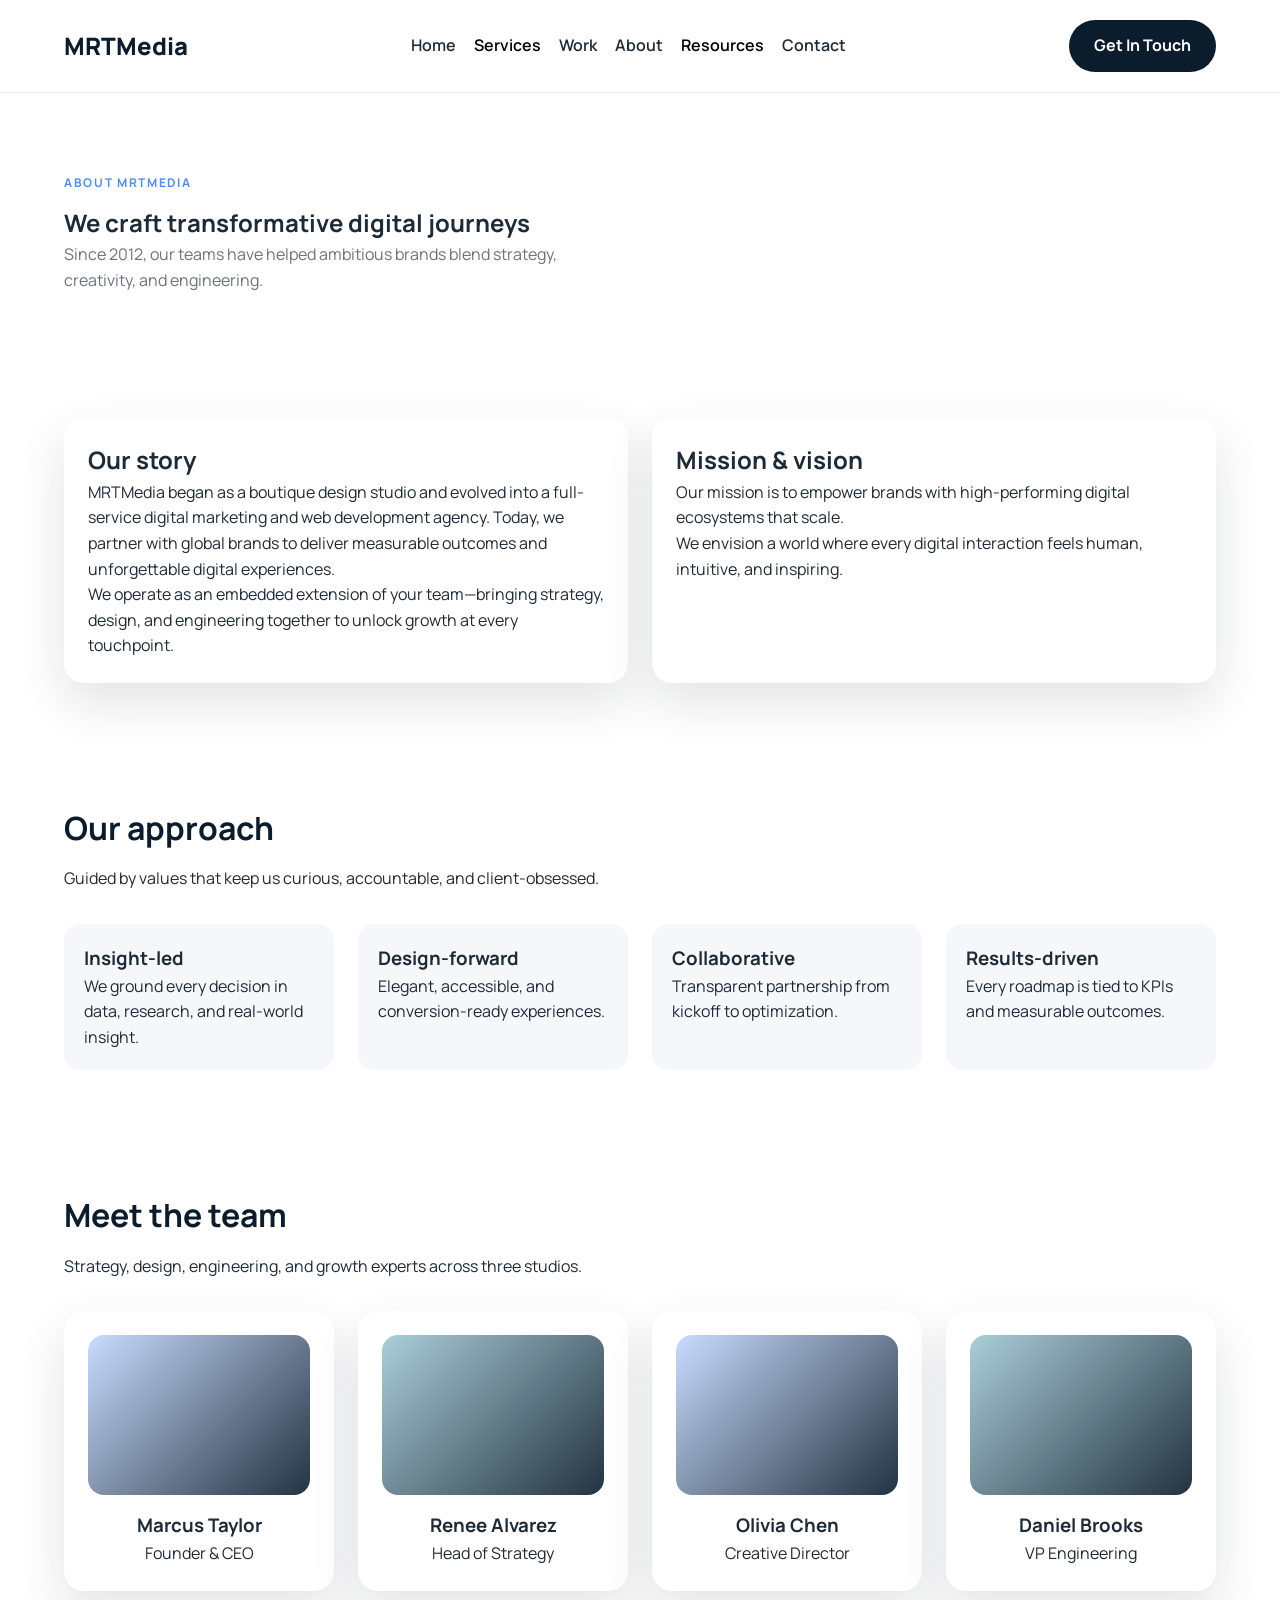
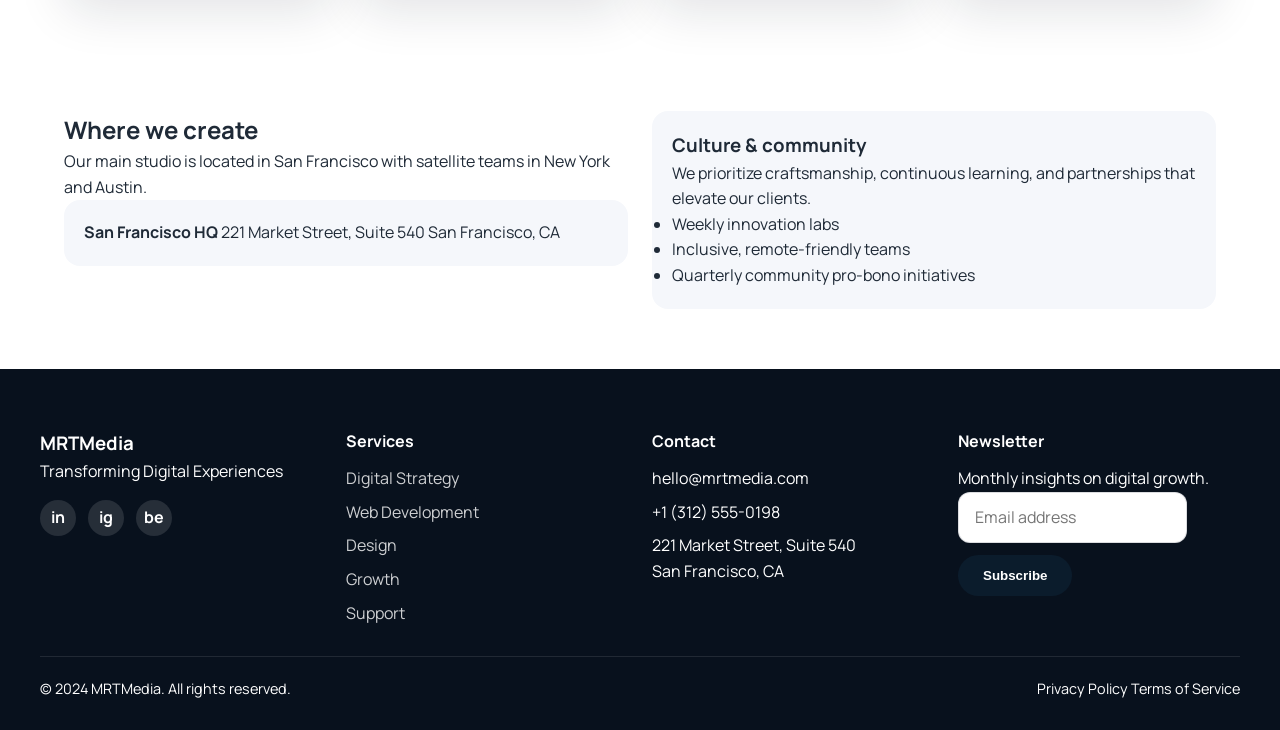
==== about.html @ ab3dcbb6 "Add MRTMedia marketing agency website" ====
<!DOCTYPE html>
<html lang="en">
<head>
  <meta charset="UTF-8" />
  <meta name="viewport" content="width=device-width, initial-scale=1" />
  <title>MRTMedia | About</title>
  <link rel="stylesheet" href="styles.css" />
  <link rel="preconnect" href="https://fonts.googleapis.com" />
  <link rel="preconnect" href="https://fonts.gstatic.com" crossorigin />
  <link href="https://fonts.googleapis.com/css2?family=Manrope:wght@300;400;500;600;700;800&display=swap" rel="stylesheet" />
</head>
<body>
  <header class="site-header">
    <nav class="navbar">
      <a class="logo" href="index.html">MRTMedia</a>
      <div class="nav-links">
        <a href="index.html">Home</a>
        <div class="dropdown">
          <button class="dropbtn">Services</button>
          <div class="dropdown-content">
            <a href="services.html#digital-strategy">Digital Strategy</a>
            <a href="services.html#web-development">Web Development</a>
            <a href="services.html#design">Design</a>
            <a href="services.html#growth">Growth</a>
            <a href="services.html#support">Support</a>
          </div>
        </div>
        <a href="work.html">Work</a>
        <a href="about.html">About</a>
        <div class="dropdown">
          <button class="dropbtn">Resources</button>
          <div class="dropdown-content">
            <a href="resources.html#blog">Blog</a>
            <a href="resources.html#guides">Guides</a>
            <a href="resources.html#newsletter">Newsletter</a>
            <a href="resources.html#events">Events</a>
          </div>
        </div>
        <a href="contact.html">Contact</a>
      </div>
      <a class="btn btn-primary" href="contact.html">Get In Touch</a>
    </nav>
  </header>

  <main>
    <section class="page-hero">
      <div>
        <p class="eyebrow">About MRTMedia</p>
        <h1>We craft transformative digital journeys</h1>
        <p class="subheadline">Since 2012, our teams have helped ambitious brands blend strategy, creativity, and engineering.</p>
      </div>
    </section>

    <section class="story-section">
      <div class="story-card">
        <h2>Our story</h2>
        <p>
          MRTMedia began as a boutique design studio and evolved into a full-service digital marketing and web
          development agency. Today, we partner with global brands to deliver measurable outcomes and
          unforgettable digital experiences.
        </p>
        <p>
          We operate as an embedded extension of your team—bringing strategy, design, and engineering together
          to unlock growth at every touchpoint.
        </p>
      </div>
      <div class="story-card">
        <h2>Mission &amp; vision</h2>
        <p>Our mission is to empower brands with high-performing digital ecosystems that scale.</p>
        <p>We envision a world where every digital interaction feels human, intuitive, and inspiring.</p>
      </div>
    </section>

    <section class="values-section">
      <div class="section-heading">
        <h2>Our approach</h2>
        <p>Guided by values that keep us curious, accountable, and client-obsessed.</p>
      </div>
      <div class="values-grid">
        <div>
          <h3>Insight-led</h3>
          <p>We ground every decision in data, research, and real-world insight.</p>
        </div>
        <div>
          <h3>Design-forward</h3>
          <p>Elegant, accessible, and conversion-ready experiences.</p>
        </div>
        <div>
          <h3>Collaborative</h3>
          <p>Transparent partnership from kickoff to optimization.</p>
        </div>
        <div>
          <h3>Results-driven</h3>
          <p>Every roadmap is tied to KPIs and measurable outcomes.</p>
        </div>
      </div>
    </section>

    <section class="team-section">
      <div class="section-heading">
        <h2>Meet the team</h2>
        <p>Strategy, design, engineering, and growth experts across three studios.</p>
      </div>
      <div class="team-grid">
        <div class="team-card">
          <div class="team-photo"></div>
          <h3>Marcus Taylor</h3>
          <span>Founder &amp; CEO</span>
        </div>
        <div class="team-card">
          <div class="team-photo alt"></div>
          <h3>Renee Alvarez</h3>
          <span>Head of Strategy</span>
        </div>
        <div class="team-card">
          <div class="team-photo"></div>
          <h3>Olivia Chen</h3>
          <span>Creative Director</span>
        </div>
        <div class="team-card">
          <div class="team-photo alt"></div>
          <h3>Daniel Brooks</h3>
          <span>VP Engineering</span>
        </div>
      </div>
    </section>

    <section class="office-section">
      <div>
        <h2>Where we create</h2>
        <p>Our main studio is located in San Francisco with satellite teams in New York and Austin.</p>
        <div class="office-card">
          <strong>San Francisco HQ</strong>
          <span>221 Market Street, Suite 540</span>
          <span>San Francisco, CA</span>
        </div>
      </div>
      <div class="culture-card">
        <h3>Culture &amp; community</h3>
        <p>We prioritize craftsmanship, continuous learning, and partnerships that elevate our clients.</p>
        <ul>
          <li>Weekly innovation labs</li>
          <li>Inclusive, remote-friendly teams</li>
          <li>Quarterly community pro-bono initiatives</li>
        </ul>
      </div>
    </section>
  </main>

  <footer class="site-footer">
    <div class="footer-grid">
      <div>
        <h3>MRTMedia</h3>
        <p>Transforming Digital Experiences</p>
        <div class="social-links">
          <a href="https://www.linkedin.com" aria-label="LinkedIn">in</a>
          <a href="https://www.instagram.com" aria-label="Instagram">ig</a>
          <a href="https://www.behance.net" aria-label="Behance">be</a>
        </div>
      </div>
      <div>
        <h4>Services</h4>
        <ul>
          <li><a href="services.html#digital-strategy">Digital Strategy</a></li>
          <li><a href="services.html#web-development">Web Development</a></li>
          <li><a href="services.html#design">Design</a></li>
          <li><a href="services.html#growth">Growth</a></li>
          <li><a href="services.html#support">Support</a></li>
        </ul>
      </div>
      <div>
        <h4>Contact</h4>
        <ul>
          <li>hello@mrtmedia.com</li>
          <li>+1 (312) 555-0198</li>
          <li>221 Market Street, Suite 540<br />San Francisco, CA</li>
        </ul>
      </div>
      <div>
        <h4>Newsletter</h4>
        <p>Monthly insights on digital growth.</p>
        <form class="newsletter-form">
          <input type="email" placeholder="Email address" />
          <button class="btn btn-primary" type="submit">Subscribe</button>
        </form>
      </div>
    </div>
    <div class="footer-bottom">
      <span>© 2024 MRTMedia. All rights reserved.</span>
      <div>
        <a href="#">Privacy Policy</a>
        <a href="#">Terms of Service</a>
      </div>
    </div>
  </footer>
  <script src="script.js"></script>
</body>
</html>
---- styles.css ----
:root {
  --navy: #0b1c2c;
  --accent: #4f8cff;
  --light: #f5f7fb;
  --dark: #08111d;
  --text: #1f2a37;
  --muted: #6b7280;
  --white: #ffffff;
  --shadow: 0 20px 50px rgba(15, 23, 42, 0.12);
}

* {
  box-sizing: border-box;
  margin: 0;
  padding: 0;
}

body {
  font-family: "Manrope", sans-serif;
  color: var(--text);
  background: var(--white);
  line-height: 1.6;
  scroll-behavior: smooth;
}

a {
  color: inherit;
  text-decoration: none;
}

main {
  overflow-x: hidden;
}

.site-header {
  position: sticky;
  top: 0;
  z-index: 100;
  background: rgba(255, 255, 255, 0.96);
  backdrop-filter: blur(12px);
  border-bottom: 1px solid rgba(15, 23, 42, 0.08);
}

.navbar {
  max-width: 1200px;
  margin: 0 auto;
  padding: 20px 24px;
  display: flex;
  align-items: center;
  justify-content: space-between;
  gap: 16px;
}

.logo {
  font-size: 1.5rem;
  font-weight: 800;
  color: var(--navy);
}

.nav-links {
  display: flex;
  align-items: center;
  gap: 18px;
  font-weight: 600;
}

.dropdown {
  position: relative;
}

.dropbtn {
  background: none;
  border: none;
  font: inherit;
  cursor: pointer;
  font-weight: 600;
}

.dropdown-content {
  position: absolute;
  top: 150%;
  left: 0;
  background: var(--white);
  min-width: 200px;
  border-radius: 12px;
  box-shadow: var(--shadow);
  opacity: 0;
  pointer-events: none;
  transform: translateY(10px);
  transition: all 0.2s ease;
}

.dropdown-content a {
  display: block;
  padding: 12px 16px;
  color: var(--text);
  font-weight: 500;
}

.dropdown:hover .dropdown-content,
.dropdown:focus-within .dropdown-content {
  opacity: 1;
  pointer-events: auto;
  transform: translateY(0);
}

.btn {
  display: inline-flex;
  align-items: center;
  justify-content: center;
  padding: 12px 24px;
  border-radius: 30px;
  font-weight: 700;
  border: 1px solid transparent;
  transition: all 0.2s ease;
  cursor: pointer;
}

.btn-primary {
  background: var(--navy);
  color: var(--white);
}

.btn-primary:hover {
  background: #0f2743;
}

.btn-secondary {
  border-color: var(--navy);
  color: var(--navy);
  background: transparent;
}

.btn-secondary:hover {
  background: var(--navy);
  color: var(--white);
}

.btn-light {
  background: var(--white);
  color: var(--navy);
}

.hero {
  max-width: 1200px;
  margin: 0 auto;
  padding: 80px 24px 40px;
  display: grid;
  gap: 40px;
  grid-template-columns: repeat(auto-fit, minmax(280px, 1fr));
  align-items: center;
}

.hero-content h1 {
  font-size: clamp(2.6rem, 3vw, 3.6rem);
  font-weight: 800;
  margin-bottom: 16px;
  color: var(--navy);
}

.eyebrow {
  text-transform: uppercase;
  letter-spacing: 0.14em;
  font-size: 0.75rem;
  color: var(--accent);
  margin-bottom: 12px;
  font-weight: 700;
}

.subheadline {
  color: var(--muted);
  max-width: 540px;
  margin-bottom: 24px;
}

.hero-actions {
  display: flex;
  gap: 16px;
  flex-wrap: wrap;
  margin-bottom: 24px;
}

.trust-indicators {
  display: flex;
  gap: 16px;
  flex-wrap: wrap;
  color: var(--muted);
  font-weight: 600;
}

.hero-visual {
  display: grid;
  gap: 18px;
}

.hero-card {
  background: var(--light);
  padding: 24px;
  border-radius: 20px;
  box-shadow: var(--shadow);
}

.hero-card h2 {
  font-size: 2.4rem;
  color: var(--navy);
  margin: 12px 0;
}

.logo-banner {
  padding: 40px 24px;
  background: var(--light);
}

.logo-banner .section-label {
  text-align: center;
  color: var(--muted);
  font-weight: 600;
  margin-bottom: 24px;
}

.logo-row {
  display: flex;
  flex-wrap: wrap;
  justify-content: center;
  gap: 20px;
}

.logo-chip {
  padding: 14px 20px;
  border-radius: 999px;
  background: var(--white);
  border: 1px solid rgba(15, 23, 42, 0.08);
  font-weight: 700;
  color: var(--navy);
}

.services-overview,
.portfolio-preview,
.testimonials,
.stats,
.cta-banner,
.page-hero,
.service-section,
.resource-section,
.newsletter-section,
.contact-section,
.story-section,
.values-section,
.team-section,
.office-section,
.filter-bar,
.case-study-panel {
  max-width: 1200px;
  margin: 0 auto;
  padding: 60px 24px;
}

.section-heading {
  margin-bottom: 32px;
}

.section-heading h2 {
  font-size: 2rem;
  color: var(--navy);
  margin-bottom: 12px;
}

.services-grid,
.portfolio-grid,
.testimonial-grid,
.resource-grid,
.values-grid,
.team-grid {
  display: grid;
  gap: 24px;
  grid-template-columns: repeat(auto-fit, minmax(220px, 1fr));
}

.service-card,
.portfolio-card,
.testimonial-card,
.resource-card,
.story-card,
.team-card {
  background: var(--white);
  border-radius: 20px;
  padding: 24px;
  box-shadow: var(--shadow);
  transition: transform 0.2s ease, box-shadow 0.2s ease;
}

.portfolio-card:hover,
.service-card:hover,
.resource-card:hover {
  transform: translateY(-6px);
  box-shadow: 0 25px 60px rgba(15, 23, 42, 0.18);
}

.service-icon {
  font-size: 1.8rem;
  margin-bottom: 16px;
  display: inline-block;
}

.portfolio-image {
  height: 160px;
  border-radius: 16px;
  background: linear-gradient(135deg, rgba(79, 140, 255, 0.3), rgba(11, 28, 44, 0.9));
  margin-bottom: 16px;
}

.portfolio-image.alt {
  background: linear-gradient(135deg, rgba(14, 116, 144, 0.35), rgba(11, 28, 44, 0.9));
}

.portfolio-meta .tag,
.resource-card .tag {
  display: inline-flex;
  padding: 6px 12px;
  border-radius: 999px;
  background: rgba(79, 140, 255, 0.12);
  color: var(--accent);
  font-size: 0.75rem;
  font-weight: 700;
  margin-bottom: 10px;
}

.testimonial-card {
  background: var(--navy);
  color: var(--white);
}

.quote {
  font-size: 1.1rem;
  margin-bottom: 20px;
}

.testimonial-meta {
  display: flex;
  justify-content: space-between;
  align-items: center;
  gap: 12px;
}

.video-button,
.case-button {
  border-radius: 999px;
  padding: 8px 16px;
  border: 1px solid rgba(255, 255, 255, 0.4);
  background: transparent;
  color: inherit;
  cursor: pointer;
  font-weight: 600;
}

.stats {
  display: grid;
  grid-template-columns: repeat(auto-fit, minmax(180px, 1fr));
  gap: 20px;
}

.stat-card {
  background: var(--light);
  border-radius: 20px;
  padding: 24px;
  text-align: center;
}

.stat-card h3 {
  font-size: 2rem;
  color: var(--navy);
}

.cta-banner {
  background: var(--navy);
  color: var(--white);
  border-radius: 24px;
  display: flex;
  align-items: center;
  justify-content: space-between;
  gap: 24px;
  flex-wrap: wrap;
}

.page-hero {
  padding-top: 80px;
  padding-bottom: 40px;
}

.service-section.alt,
.resource-section.alt {
  background: var(--light);
  border-radius: 24px;
}

.service-summary {
  display: grid;
  gap: 24px;
  grid-template-columns: repeat(auto-fit, minmax(240px, 1fr));
  align-items: center;
}

.service-list {
  display: grid;
  gap: 12px;
}

.service-pill {
  padding: 12px 16px;
  border-radius: 12px;
  background: var(--white);
  font-weight: 600;
  border: 1px solid rgba(15, 23, 42, 0.08);
}

.filter-bar {
  display: flex;
  gap: 12px;
  flex-wrap: wrap;
}

.filter-btn {
  padding: 8px 18px;
  border-radius: 999px;
  border: 1px solid rgba(15, 23, 42, 0.15);
  background: var(--white);
  cursor: pointer;
  font-weight: 600;
}

.filter-btn.active {
  background: var(--navy);
  color: var(--white);
}

.case-study-panel {
  display: grid;
  gap: 24px;
  grid-template-columns: repeat(auto-fit, minmax(220px, 1fr));
  align-items: center;
  background: var(--light);
  border-radius: 24px;
}

.case-metrics {
  display: grid;
  gap: 16px;
}

.story-section {
  display: grid;
  gap: 24px;
  grid-template-columns: repeat(auto-fit, minmax(260px, 1fr));
}

.values-grid div {
  padding: 20px;
  background: var(--light);
  border-radius: 16px;
}

.team-card {
  text-align: center;
}

.team-photo {
  height: 160px;
  border-radius: 16px;
  background: linear-gradient(135deg, rgba(79, 140, 255, 0.3), rgba(11, 28, 44, 0.9));
  margin-bottom: 16px;
}

.team-photo.alt {
  background: linear-gradient(135deg, rgba(14, 116, 144, 0.35), rgba(11, 28, 44, 0.9));
}

.office-section {
  display: grid;
  gap: 24px;
  grid-template-columns: repeat(auto-fit, minmax(260px, 1fr));
}

.office-card,
.culture-card {
  background: var(--light);
  border-radius: 16px;
  padding: 20px;
}

.resource-section .resource-card {
  border: 1px solid rgba(15, 23, 42, 0.08);
  box-shadow: none;
}

.newsletter-section {
  background: var(--navy);
  color: var(--white);
  border-radius: 24px;
  display: flex;
  align-items: center;
  justify-content: space-between;
  gap: 24px;
  flex-wrap: wrap;
}

.newsletter-form {
  display: flex;
  gap: 12px;
  flex-wrap: wrap;
}

.newsletter-form input,
.contact-form input,
.contact-form select,
.contact-form textarea {
  padding: 12px 16px;
  border-radius: 12px;
  border: 1px solid rgba(15, 23, 42, 0.15);
  font: inherit;
}

.newsletter-form.wide input {
  min-width: 280px;
}

.contact-section {
  display: grid;
  gap: 32px;
  grid-template-columns: repeat(auto-fit, minmax(280px, 1fr));
}

.contact-form {
  display: grid;
  gap: 16px;
}

.form-row {
  display: grid;
  gap: 16px;
  grid-template-columns: repeat(auto-fit, minmax(200px, 1fr));
}

.contact-form label {
  display: grid;
  gap: 8px;
  font-weight: 600;
}

.contact-info {
  background: var(--light);
  border-radius: 20px;
  padding: 24px;
  display: grid;
  gap: 16px;
}

.map-embed iframe {
  width: 100%;
  height: 220px;
  border: 0;
  border-radius: 16px;
}

.site-footer {
  background: var(--dark);
  color: var(--white);
  padding: 60px 24px 30px;
}

.footer-grid {
  max-width: 1200px;
  margin: 0 auto 30px;
  display: grid;
  gap: 24px;
  grid-template-columns: repeat(auto-fit, minmax(200px, 1fr));
}

.footer-grid h4 {
  margin-bottom: 12px;
}

.footer-grid ul {
  list-style: none;
  display: grid;
  gap: 8px;
}

.footer-grid a {
  color: rgba(255, 255, 255, 0.8);
}

.social-links {
  display: flex;
  gap: 12px;
  margin-top: 16px;
}

.social-links a {
  width: 36px;
  height: 36px;
  border-radius: 50%;
  background: rgba(255, 255, 255, 0.12);
  display: inline-flex;
  align-items: center;
  justify-content: center;
  color: var(--white);
  font-weight: 700;
}

.footer-bottom {
  max-width: 1200px;
  margin: 0 auto;
  display: flex;
  flex-wrap: wrap;
  justify-content: space-between;
  gap: 12px;
  border-top: 1px solid rgba(255, 255, 255, 0.1);
  padding-top: 20px;
  font-size: 0.9rem;
}

@media (max-width: 960px) {
  .nav-links {
    display: none;
  }
}

@media (max-width: 720px) {
  .hero {
    padding-top: 60px;
  }

  .cta-banner,
  .newsletter-section {
    flex-direction: column;
    align-items: flex-start;
  }
}
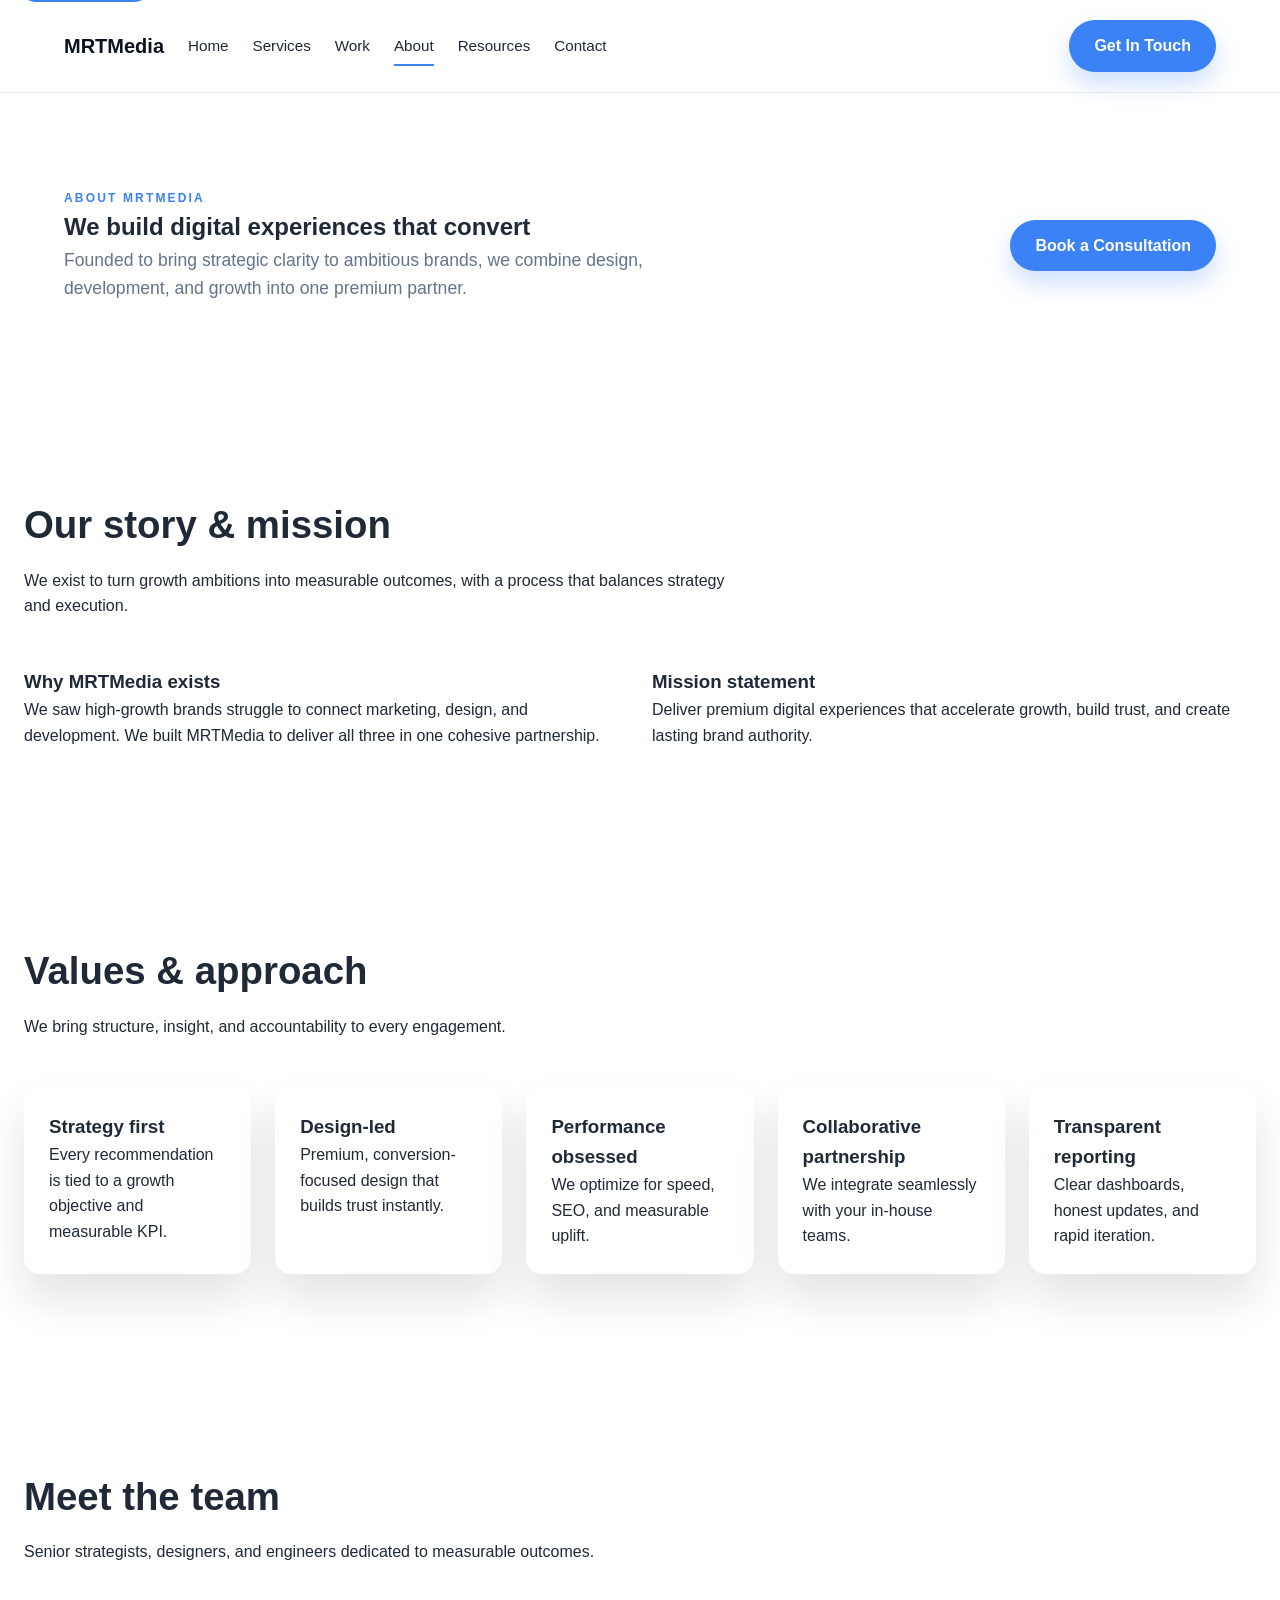
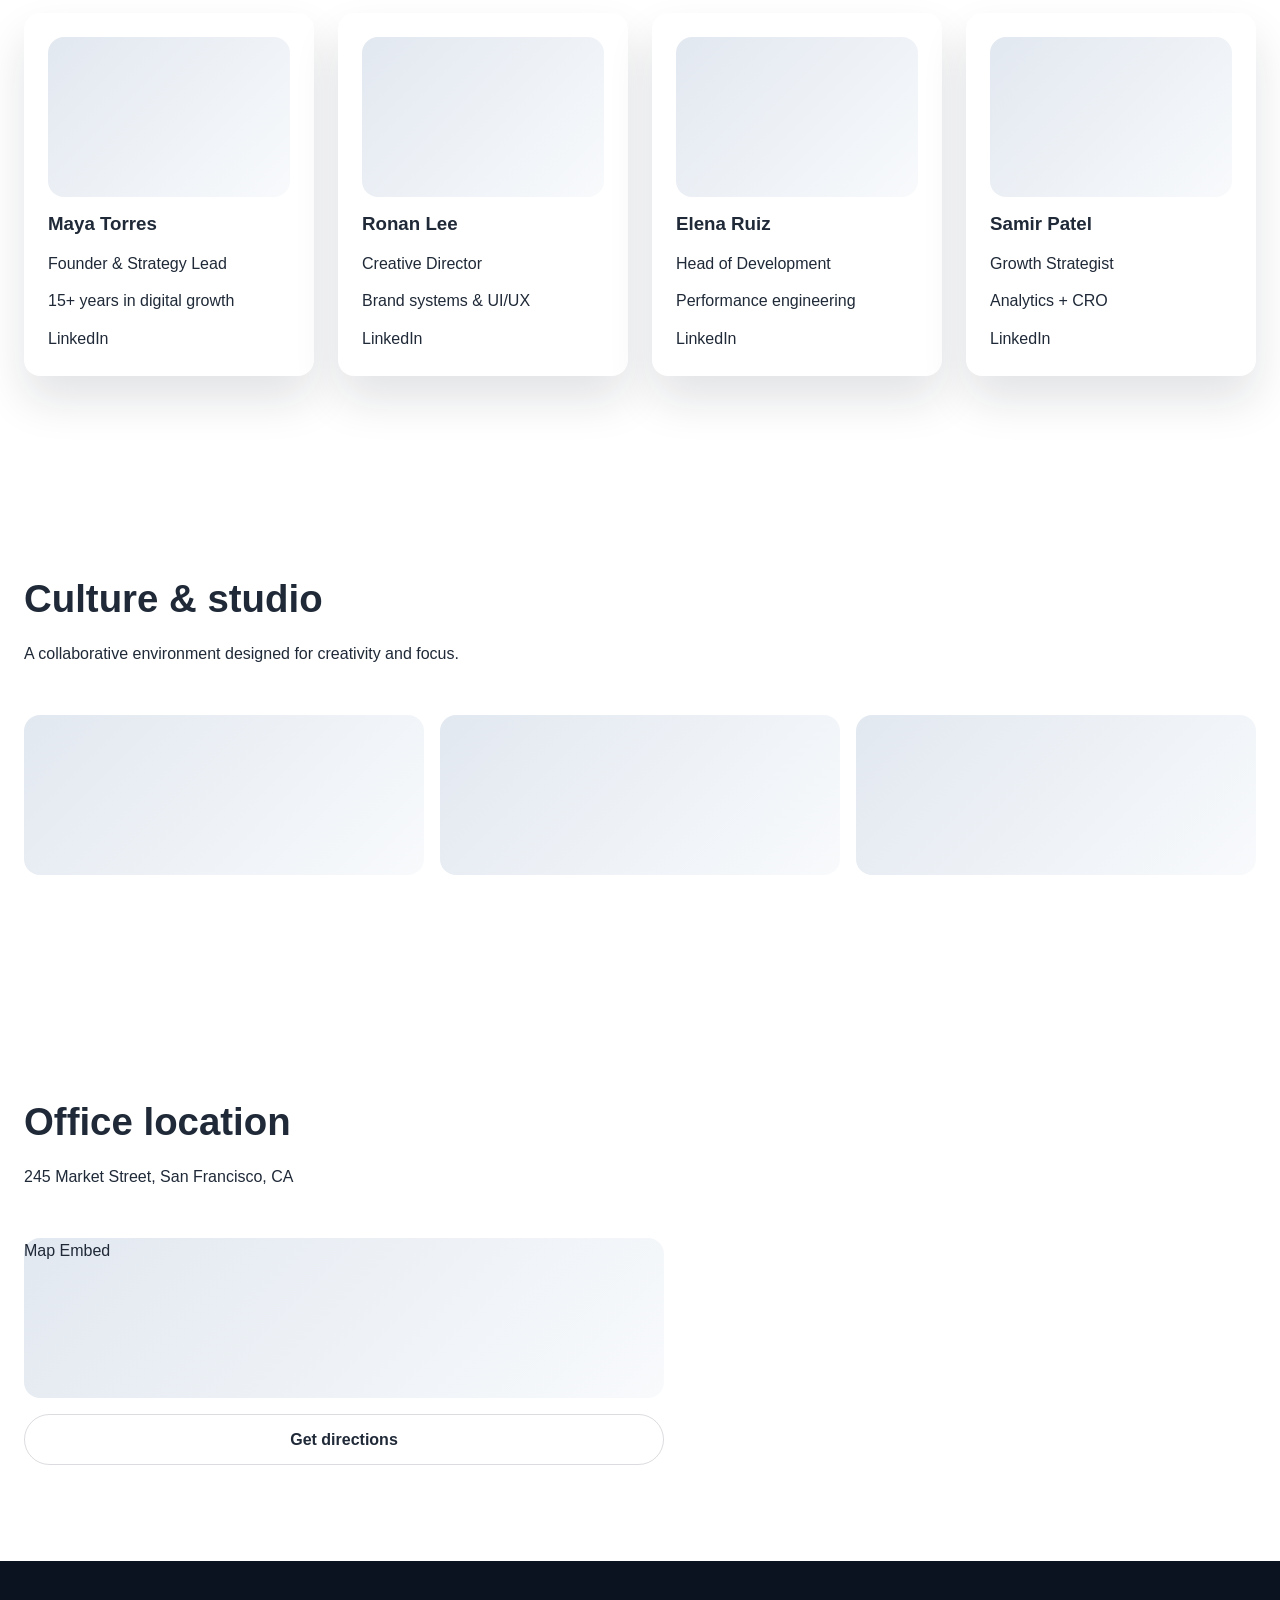
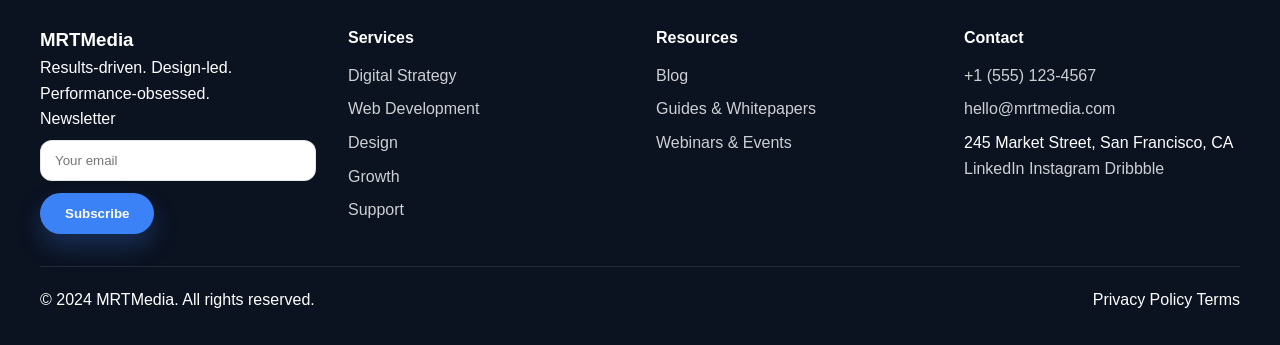
==== commit ba476016: "Add MRTMedia agency website" ====
--- a/about.html
+++ b/about.html
@@ -2,22 +2,24 @@
 <html lang="en">
 <head>
   <meta charset="UTF-8" />
-  <meta name="viewport" content="width=device-width, initial-scale=1" />
-  <title>MRTMedia | About</title>
+  <meta name="viewport" content="width=device-width, initial-scale=1.0" />
+  <title>About MRTMedia</title>
   <link rel="stylesheet" href="styles.css" />
-  <link rel="preconnect" href="https://fonts.googleapis.com" />
-  <link rel="preconnect" href="https://fonts.gstatic.com" crossorigin />
-  <link href="https://fonts.googleapis.com/css2?family=Manrope:wght@300;400;500;600;700;800&display=swap" rel="stylesheet" />
 </head>
 <body>
-  <header class="site-header">
-    <nav class="navbar">
+  <a class="skip-link" href="#main">Skip to content</a>
+  <header class="site-header" id="top">
+    <nav class="nav-container" aria-label="Primary">
       <a class="logo" href="index.html">MRTMedia</a>
+      <button class="menu-toggle" aria-expanded="false" aria-controls="mobile-menu">
+        <span></span><span></span><span></span>
+        <span class="sr-only">Toggle menu</span>
+      </button>
       <div class="nav-links">
         <a href="index.html">Home</a>
         <div class="dropdown">
-          <button class="dropbtn">Services</button>
-          <div class="dropdown-content">
+          <button class="dropdown-toggle" aria-expanded="false">Services</button>
+          <div class="dropdown-menu">
             <a href="services.html#digital-strategy">Digital Strategy</a>
             <a href="services.html#web-development">Web Development</a>
             <a href="services.html#design">Design</a>
@@ -26,123 +28,145 @@
           </div>
         </div>
         <a href="work.html">Work</a>
+        <a class="active" href="about.html">About</a>
+        <div class="dropdown">
+          <button class="dropdown-toggle" aria-expanded="false">Resources</button>
+          <div class="dropdown-menu">
+            <a href="resources.html#blog">Blog</a>
+            <a href="resources.html#guides">Guides &amp; Whitepapers</a>
+            <a href="resources.html#events">Webinars &amp; Events</a>
+          </div>
+        </div>
+        <a href="contact.html">Contact</a>
+      </div>
+      <a class="button primary" href="contact.html">Get In Touch</a>
+    </nav>
+    <div id="mobile-menu" class="mobile-panel" hidden>
+      <div class="mobile-links">
+        <a href="index.html">Home</a>
+        <a href="services.html">Services</a>
+        <a href="work.html">Work</a>
         <a href="about.html">About</a>
-        <div class="dropdown">
-          <button class="dropbtn">Resources</button>
-          <div class="dropdown-content">
-            <a href="resources.html#blog">Blog</a>
-            <a href="resources.html#guides">Guides</a>
-            <a href="resources.html#newsletter">Newsletter</a>
-            <a href="resources.html#events">Events</a>
-          </div>
-        </div>
+        <a href="resources.html">Resources</a>
         <a href="contact.html">Contact</a>
-      </div>
-      <a class="btn btn-primary" href="contact.html">Get In Touch</a>
-    </nav>
+        <a class="button primary" href="contact.html">Get In Touch</a>
+      </div>
+    </div>
   </header>
 
-  <main>
-    <section class="page-hero">
+  <main id="main">
+    <section class="page-hero section">
       <div>
         <p class="eyebrow">About MRTMedia</p>
-        <h1>We craft transformative digital journeys</h1>
-        <p class="subheadline">Since 2012, our teams have helped ambitious brands blend strategy, creativity, and engineering.</p>
-      </div>
-    </section>
-
-    <section class="story-section">
-      <div class="story-card">
-        <h2>Our story</h2>
-        <p>
-          MRTMedia began as a boutique design studio and evolved into a full-service digital marketing and web
-          development agency. Today, we partner with global brands to deliver measurable outcomes and
-          unforgettable digital experiences.
-        </p>
-        <p>
-          We operate as an embedded extension of your team—bringing strategy, design, and engineering together
-          to unlock growth at every touchpoint.
-        </p>
-      </div>
-      <div class="story-card">
-        <h2>Mission &amp; vision</h2>
-        <p>Our mission is to empower brands with high-performing digital ecosystems that scale.</p>
-        <p>We envision a world where every digital interaction feels human, intuitive, and inspiring.</p>
-      </div>
-    </section>
-
-    <section class="values-section">
-      <div class="section-heading">
-        <h2>Our approach</h2>
-        <p>Guided by values that keep us curious, accountable, and client-obsessed.</p>
-      </div>
-      <div class="values-grid">
+        <h1>We build digital experiences that convert</h1>
+        <p class="lead">Founded to bring strategic clarity to ambitious brands, we combine design, development, and growth into one premium partner.</p>
+      </div>
+      <a class="button primary" href="contact.html">Book a Consultation</a>
+    </section>
+
+    <section class="section reveal">
+      <div class="section-title">
+        <h2>Our story &amp; mission</h2>
+        <p>We exist to turn growth ambitions into measurable outcomes, with a process that balances strategy and execution.</p>
+      </div>
+      <div class="story-grid">
         <div>
-          <h3>Insight-led</h3>
-          <p>We ground every decision in data, research, and real-world insight.</p>
+          <h3>Why MRTMedia exists</h3>
+          <p>We saw high-growth brands struggle to connect marketing, design, and development. We built MRTMedia to deliver all three in one cohesive partnership.</p>
         </div>
         <div>
-          <h3>Design-forward</h3>
-          <p>Elegant, accessible, and conversion-ready experiences.</p>
-        </div>
-        <div>
-          <h3>Collaborative</h3>
-          <p>Transparent partnership from kickoff to optimization.</p>
-        </div>
-        <div>
-          <h3>Results-driven</h3>
-          <p>Every roadmap is tied to KPIs and measurable outcomes.</p>
-        </div>
-      </div>
-    </section>
-
-    <section class="team-section">
-      <div class="section-heading">
+          <h3>Mission statement</h3>
+          <p>Deliver premium digital experiences that accelerate growth, build trust, and create lasting brand authority.</p>
+        </div>
+      </div>
+    </section>
+
+    <section class="section reveal">
+      <div class="section-title">
+        <h2>Values &amp; approach</h2>
+        <p>We bring structure, insight, and accountability to every engagement.</p>
+      </div>
+      <div class="card-grid">
+        <article class="value-card">
+          <h3>Strategy first</h3>
+          <p>Every recommendation is tied to a growth objective and measurable KPI.</p>
+        </article>
+        <article class="value-card">
+          <h3>Design-led</h3>
+          <p>Premium, conversion-focused design that builds trust instantly.</p>
+        </article>
+        <article class="value-card">
+          <h3>Performance obsessed</h3>
+          <p>We optimize for speed, SEO, and measurable uplift.</p>
+        </article>
+        <article class="value-card">
+          <h3>Collaborative partnership</h3>
+          <p>We integrate seamlessly with your in-house teams.</p>
+        </article>
+        <article class="value-card">
+          <h3>Transparent reporting</h3>
+          <p>Clear dashboards, honest updates, and rapid iteration.</p>
+        </article>
+      </div>
+    </section>
+
+    <section class="section reveal">
+      <div class="section-title">
         <h2>Meet the team</h2>
-        <p>Strategy, design, engineering, and growth experts across three studios.</p>
+        <p>Senior strategists, designers, and engineers dedicated to measurable outcomes.</p>
       </div>
       <div class="team-grid">
-        <div class="team-card">
-          <div class="team-photo"></div>
-          <h3>Marcus Taylor</h3>
-          <span>Founder &amp; CEO</span>
-        </div>
-        <div class="team-card">
-          <div class="team-photo alt"></div>
-          <h3>Renee Alvarez</h3>
-          <span>Head of Strategy</span>
-        </div>
-        <div class="team-card">
-          <div class="team-photo"></div>
-          <h3>Olivia Chen</h3>
-          <span>Creative Director</span>
-        </div>
-        <div class="team-card">
-          <div class="team-photo alt"></div>
-          <h3>Daniel Brooks</h3>
-          <span>VP Engineering</span>
-        </div>
-      </div>
-    </section>
-
-    <section class="office-section">
-      <div>
-        <h2>Where we create</h2>
-        <p>Our main studio is located in San Francisco with satellite teams in New York and Austin.</p>
-        <div class="office-card">
-          <strong>San Francisco HQ</strong>
-          <span>221 Market Street, Suite 540</span>
-          <span>San Francisco, CA</span>
-        </div>
-      </div>
-      <div class="culture-card">
-        <h3>Culture &amp; community</h3>
-        <p>We prioritize craftsmanship, continuous learning, and partnerships that elevate our clients.</p>
-        <ul>
-          <li>Weekly innovation labs</li>
-          <li>Inclusive, remote-friendly teams</li>
-          <li>Quarterly community pro-bono initiatives</li>
-        </ul>
+        <article class="team-card">
+          <div class="avatar"></div>
+          <h3>Maya Torres</h3>
+          <p>Founder &amp; Strategy Lead</p>
+          <span>15+ years in digital growth</span>
+          <a href="#">LinkedIn</a>
+        </article>
+        <article class="team-card">
+          <div class="avatar"></div>
+          <h3>Ronan Lee</h3>
+          <p>Creative Director</p>
+          <span>Brand systems &amp; UI/UX</span>
+          <a href="#">LinkedIn</a>
+        </article>
+        <article class="team-card">
+          <div class="avatar"></div>
+          <h3>Elena Ruiz</h3>
+          <p>Head of Development</p>
+          <span>Performance engineering</span>
+          <a href="#">LinkedIn</a>
+        </article>
+        <article class="team-card">
+          <div class="avatar"></div>
+          <h3>Samir Patel</h3>
+          <p>Growth Strategist</p>
+          <span>Analytics + CRO</span>
+          <a href="#">LinkedIn</a>
+        </article>
+      </div>
+    </section>
+
+    <section class="section reveal">
+      <div class="section-title">
+        <h2>Culture &amp; studio</h2>
+        <p>A collaborative environment designed for creativity and focus.</p>
+      </div>
+      <div class="gallery">
+        <div class="gallery-item"></div>
+        <div class="gallery-item"></div>
+        <div class="gallery-item"></div>
+      </div>
+    </section>
+
+    <section class="section reveal">
+      <div class="section-title">
+        <h2>Office location</h2>
+        <p>245 Market Street, San Francisco, CA</p>
+      </div>
+      <div class="map-card">
+        <div class="map-placeholder">Map Embed</div>
+        <a class="button ghost" href="contact.html">Get directions</a>
       </div>
     </section>
   </main>
@@ -151,12 +175,14 @@
     <div class="footer-grid">
       <div>
         <h3>MRTMedia</h3>
-        <p>Transforming Digital Experiences</p>
-        <div class="social-links">
-          <a href="https://www.linkedin.com" aria-label="LinkedIn">in</a>
-          <a href="https://www.instagram.com" aria-label="Instagram">ig</a>
-          <a href="https://www.behance.net" aria-label="Behance">be</a>
-        </div>
+        <p>Results-driven. Design-led. Performance-obsessed.</p>
+        <form class="newsletter" aria-label="Newsletter signup">
+          <label for="newsletter-email-about">Newsletter</label>
+          <div class="newsletter-row">
+            <input id="newsletter-email-about" type="email" placeholder="Your email" />
+            <button class="button primary" type="submit">Subscribe</button>
+          </div>
+        </form>
       </div>
       <div>
         <h4>Services</h4>
@@ -169,30 +195,36 @@
         </ul>
       </div>
       <div>
+        <h4>Resources</h4>
+        <ul>
+          <li><a href="resources.html#blog">Blog</a></li>
+          <li><a href="resources.html#guides">Guides &amp; Whitepapers</a></li>
+          <li><a href="resources.html#events">Webinars &amp; Events</a></li>
+        </ul>
+      </div>
+      <div>
         <h4>Contact</h4>
         <ul>
-          <li>hello@mrtmedia.com</li>
-          <li>+1 (312) 555-0198</li>
-          <li>221 Market Street, Suite 540<br />San Francisco, CA</li>
+          <li><a href="tel:+15551234567">+1 (555) 123-4567</a></li>
+          <li><a href="mailto:hello@mrtmedia.com">hello@mrtmedia.com</a></li>
+          <li>245 Market Street, San Francisco, CA</li>
         </ul>
-      </div>
-      <div>
-        <h4>Newsletter</h4>
-        <p>Monthly insights on digital growth.</p>
-        <form class="newsletter-form">
-          <input type="email" placeholder="Email address" />
-          <button class="btn btn-primary" type="submit">Subscribe</button>
-        </form>
+        <div class="social-links">
+          <a href="#">LinkedIn</a>
+          <a href="#">Instagram</a>
+          <a href="#">Dribbble</a>
+        </div>
       </div>
     </div>
     <div class="footer-bottom">
       <span>© 2024 MRTMedia. All rights reserved.</span>
       <div>
         <a href="#">Privacy Policy</a>
-        <a href="#">Terms of Service</a>
+        <a href="#">Terms</a>
       </div>
     </div>
   </footer>
+
   <script src="script.js"></script>
 </body>
 </html>
--- a/styles.css
+++ b/styles.css
@@ -1,12 +1,16 @@
 :root {
-  --navy: #0b1c2c;
-  --accent: #4f8cff;
-  --light: #f5f7fb;
-  --dark: #08111d;
-  --text: #1f2a37;
-  --muted: #6b7280;
+  --primary: #0b1220;
+  --accent: #3b82f6;
+  --accent-soft: rgba(59, 130, 246, 0.15);
+  --neutral-100: #f5f7fb;
+  --neutral-200: #e2e8f0;
+  --neutral-900: #0f172a;
   --white: #ffffff;
-  --shadow: 0 20px 50px rgba(15, 23, 42, 0.12);
+  --text: #1f2937;
+  --muted: #64748b;
+  --shadow: 0 24px 45px rgba(15, 23, 42, 0.12);
+  --radius: 16px;
+  --max-width: 1200px;
 }
 
 * {
@@ -15,12 +19,20 @@
   padding: 0;
 }
 
+html {
+  scroll-behavior: smooth;
+}
+
 body {
-  font-family: "Manrope", sans-serif;
+  font-family: "Inter", "Helvetica Neue", Arial, sans-serif;
   color: var(--text);
   background: var(--white);
   line-height: 1.6;
-  scroll-behavior: smooth;
+}
+
+img {
+  max-width: 100%;
+  display: block;
 }
 
 a {
@@ -28,611 +40,749 @@
   text-decoration: none;
 }
 
-main {
-  overflow-x: hidden;
+ul {
+  list-style: none;
+}
+
+.skip-link {
+  position: absolute;
+  top: -40px;
+  left: 16px;
+  background: var(--accent);
+  color: var(--white);
+  padding: 8px 16px;
+  border-radius: 999px;
+  z-index: 999;
+}
+
+.skip-link:focus {
+  top: 16px;
+}
+
+.section {
+  padding: 96px 24px;
+}
+
+.section-title {
+  max-width: 720px;
+  margin-bottom: 48px;
+}
+
+.section-title h2 {
+  font-size: clamp(2rem, 3vw, 2.6rem);
+  margin-bottom: 12px;
+}
+
+.eyebrow {
+  text-transform: uppercase;
+  letter-spacing: 0.18em;
+  color: var(--accent);
+  font-weight: 600;
+  font-size: 0.75rem;
+}
+
+.lead {
+  font-size: 1.1rem;
+  color: var(--muted);
+  max-width: 620px;
 }
 
 .site-header {
   position: sticky;
   top: 0;
+  background: rgba(255, 255, 255, 0.92);
+  backdrop-filter: blur(10px);
   z-index: 100;
-  background: rgba(255, 255, 255, 0.96);
-  backdrop-filter: blur(12px);
   border-bottom: 1px solid rgba(15, 23, 42, 0.08);
 }
 
-.navbar {
-  max-width: 1200px;
+.nav-container {
+  max-width: var(--max-width);
   margin: 0 auto;
   padding: 20px 24px;
   display: flex;
   align-items: center;
-  justify-content: space-between;
-  gap: 16px;
+  gap: 24px;
 }
 
 .logo {
-  font-size: 1.5rem;
-  font-weight: 800;
-  color: var(--navy);
+  font-weight: 700;
+  font-size: 1.25rem;
+  color: var(--primary);
 }
 
 .nav-links {
   display: flex;
   align-items: center;
-  gap: 18px;
-  font-weight: 600;
+  gap: 24px;
+  flex: 1;
+}
+
+.nav-links a,
+.dropdown-toggle {
+  color: var(--text);
+  font-weight: 500;
+  background: none;
+  border: none;
+  cursor: pointer;
+  font-size: 0.95rem;
+  position: relative;
+}
+
+.nav-links a.active::after {
+  content: "";
+  position: absolute;
+  left: 0;
+  bottom: -8px;
+  width: 100%;
+  height: 2px;
+  background: var(--accent);
 }
 
 .dropdown {
   position: relative;
 }
 
-.dropbtn {
-  background: none;
-  border: none;
-  font: inherit;
-  cursor: pointer;
-  font-weight: 600;
-}
-
-.dropdown-content {
+.dropdown-menu {
   position: absolute;
-  top: 150%;
+  top: 140%;
   left: 0;
   background: var(--white);
+  border-radius: 12px;
+  padding: 12px;
+  box-shadow: var(--shadow);
+  display: grid;
+  gap: 8px;
   min-width: 200px;
-  border-radius: 12px;
-  box-shadow: var(--shadow);
   opacity: 0;
   pointer-events: none;
-  transform: translateY(10px);
-  transition: all 0.2s ease;
-}
-
-.dropdown-content a {
-  display: block;
-  padding: 12px 16px;
-  color: var(--text);
-  font-weight: 500;
-}
-
-.dropdown:hover .dropdown-content,
-.dropdown:focus-within .dropdown-content {
+  transform: translateY(8px);
+  transition: 0.2s ease;
+}
+
+.dropdown:hover .dropdown-menu,
+.dropdown:focus-within .dropdown-menu {
   opacity: 1;
   pointer-events: auto;
   transform: translateY(0);
 }
 
-.btn {
+.dropdown-menu a {
+  padding: 8px 12px;
+  border-radius: 8px;
+}
+
+.dropdown-menu a:hover {
+  background: var(--accent-soft);
+}
+
+.button {
   display: inline-flex;
   align-items: center;
   justify-content: center;
   padding: 12px 24px;
-  border-radius: 30px;
-  font-weight: 700;
+  border-radius: 999px;
+  font-weight: 600;
   border: 1px solid transparent;
-  transition: all 0.2s ease;
+  transition: transform 0.2s ease, box-shadow 0.2s ease, background 0.2s ease;
+}
+
+.button.primary {
+  background: var(--accent);
+  color: var(--white);
+  box-shadow: 0 12px 24px rgba(59, 130, 246, 0.25);
+}
+
+.button.primary:hover {
+  transform: translateY(-2px);
+  box-shadow: 0 18px 28px rgba(59, 130, 246, 0.35);
+}
+
+.button.ghost {
+  border-color: rgba(15, 23, 42, 0.15);
+  color: var(--text);
+}
+
+.button.ghost:hover {
+  border-color: var(--accent);
+  color: var(--accent);
+}
+
+.menu-toggle {
+  display: none;
+  border: none;
+  background: none;
+  flex-direction: column;
+  gap: 4px;
   cursor: pointer;
 }
 
-.btn-primary {
-  background: var(--navy);
+.menu-toggle span {
+  width: 24px;
+  height: 2px;
+  background: var(--primary);
+}
+
+.sr-only {
+  position: absolute;
+  width: 1px;
+  height: 1px;
+  padding: 0;
+  margin: -1px;
+  overflow: hidden;
+  clip: rect(0, 0, 0, 0);
+  border: 0;
+}
+
+.mobile-panel {
+  background: var(--white);
+  border-top: 1px solid rgba(15, 23, 42, 0.08);
+}
+
+.mobile-links {
+  display: grid;
+  gap: 16px;
+  padding: 24px;
+}
+
+.hero {
+  display: grid;
+  gap: 48px;
+  align-items: center;
+  grid-template-columns: repeat(auto-fit, minmax(280px, 1fr));
+  max-width: var(--max-width);
+  margin: 0 auto;
+}
+
+.hero h1 {
+  font-size: clamp(2.6rem, 4vw, 3.6rem);
+  color: var(--primary);
+  margin: 16px 0;
+}
+
+.cta-group {
+  display: flex;
+  gap: 16px;
+  margin-top: 24px;
+  flex-wrap: wrap;
+}
+
+.hero-visual {
+  display: grid;
+  gap: 20px;
+  position: relative;
+}
+
+.gradient-orb {
+  width: 220px;
+  height: 220px;
+  border-radius: 50%;
+  background: radial-gradient(circle at top, #60a5fa, #0ea5e9, transparent 70%);
+  filter: blur(0);
+  justify-self: end;
+}
+
+.hero-card {
+  background: var(--neutral-100);
+  padding: 24px;
+  border-radius: var(--radius);
+  box-shadow: var(--shadow);
+}
+
+.hero-card h3 {
+  font-size: 2rem;
+  color: var(--primary);
+}
+
+.trust-line {
+  margin-top: 24px;
+  display: grid;
+  gap: 12px;
+}
+
+.trust-badges {
+  display: flex;
+  gap: 12px;
+  flex-wrap: wrap;
+}
+
+.trust-badges span {
+  padding: 6px 12px;
+  background: var(--neutral-100);
+  border-radius: 999px;
+  font-size: 0.85rem;
+}
+
+.tagline-options {
+  margin-top: 24px;
+  padding: 16px;
+  border-left: 3px solid var(--accent);
+  background: var(--neutral-100);
+  border-radius: 12px;
+}
+
+.logo-strip {
+  background: var(--neutral-100);
+  text-align: center;
+}
+
+.logo-row {
+  margin-top: 20px;
+  display: flex;
+  gap: 24px;
+  justify-content: center;
+  flex-wrap: wrap;
+  color: var(--muted);
+}
+
+.card-grid {
+  display: grid;
+  grid-template-columns: repeat(auto-fit, minmax(220px, 1fr));
+  gap: 24px;
+}
+
+.service-card,
+.value-card,
+.resource-card {
+  background: var(--white);
+  border-radius: var(--radius);
+  padding: 24px;
+  box-shadow: var(--shadow);
+  border: 1px solid transparent;
+  transition: transform 0.2s ease, border 0.2s ease, box-shadow 0.2s ease;
+}
+
+.service-card:hover,
+.value-card:hover,
+.resource-card:hover,
+.portfolio-card:hover {
+  transform: translateY(-6px);
+  border-color: var(--accent);
+  box-shadow: 0 24px 40px rgba(15, 23, 42, 0.16);
+}
+
+.service-card a {
+  display: inline-flex;
+  margin-top: 12px;
+  color: var(--accent);
+  font-weight: 600;
+}
+
+.portfolio {
+  background: var(--neutral-100);
+}
+
+.filter-row {
+  display: flex;
+  gap: 12px;
+  flex-wrap: wrap;
+  margin-bottom: 24px;
+}
+
+.chip {
+  border: 1px solid rgba(15, 23, 42, 0.15);
+  background: transparent;
+  padding: 8px 16px;
+  border-radius: 999px;
+  font-weight: 500;
+  cursor: pointer;
+}
+
+.chip.active,
+.chip:hover {
+  border-color: var(--accent);
+  background: var(--accent-soft);
+  color: var(--accent);
+}
+
+.portfolio-grid {
+  display: grid;
+  gap: 24px;
+  grid-template-columns: repeat(auto-fit, minmax(240px, 1fr));
+}
+
+.portfolio-card {
+  background: var(--white);
+  border-radius: var(--radius);
+  overflow: hidden;
+  box-shadow: var(--shadow);
+  transition: transform 0.2s ease, box-shadow 0.2s ease;
+}
+
+.portfolio-thumb {
+  height: 160px;
+  background: linear-gradient(135deg, #dbeafe, #eff6ff);
+}
+
+.portfolio-meta {
+  padding: 20px;
+  display: grid;
+  gap: 8px;
+}
+
+.tag {
+  font-size: 0.75rem;
+  text-transform: uppercase;
+  letter-spacing: 0.12em;
+  color: var(--accent);
+}
+
+.metrics-grid {
+  display: grid;
+  gap: 24px;
+  grid-template-columns: repeat(auto-fit, minmax(200px, 1fr));
+}
+
+.metric-card {
+  background: var(--white);
+  padding: 24px;
+  border-radius: var(--radius);
+  box-shadow: var(--shadow);
+}
+
+.metric-card h3 {
+  font-size: 2rem;
+  color: var(--primary);
+}
+
+.testimonial-grid {
+  display: grid;
+  gap: 24px;
+  grid-template-columns: repeat(auto-fit, minmax(240px, 1fr));
+}
+
+.testimonial-card {
+  background: var(--white);
+  padding: 24px;
+  border-radius: var(--radius);
+  box-shadow: var(--shadow);
+  display: grid;
+  gap: 16px;
+}
+
+.text-link {
+  border: none;
+  background: none;
+  color: var(--accent);
+  font-weight: 600;
+  cursor: pointer;
+}
+
+.badge-row {
+  display: flex;
+  gap: 16px;
+  flex-wrap: wrap;
+}
+
+.badge-row span {
+  padding: 12px 18px;
+  background: var(--neutral-100);
+  border-radius: 999px;
+  font-size: 0.9rem;
+}
+
+.cta-band {
+  display: flex;
+  align-items: center;
+  justify-content: space-between;
+  gap: 24px;
+  background: var(--primary);
   color: var(--white);
-}
-
-.btn-primary:hover {
-  background: #0f2743;
-}
-
-.btn-secondary {
-  border-color: var(--navy);
-  color: var(--navy);
-  background: transparent;
-}
-
-.btn-secondary:hover {
-  background: var(--navy);
+  border-radius: var(--radius);
+  padding: 48px;
+  flex-wrap: wrap;
+}
+
+.cta-band .button.ghost {
+  border-color: rgba(255, 255, 255, 0.6);
   color: var(--white);
 }
 
-.btn-light {
-  background: var(--white);
-  color: var(--navy);
-}
-
-.hero {
-  max-width: 1200px;
+.site-footer {
+  background: var(--primary);
+  color: var(--white);
+  padding: 64px 24px 32px;
+}
+
+.footer-grid {
+  max-width: var(--max-width);
+  margin: 0 auto 32px;
+  display: grid;
+  gap: 32px;
+  grid-template-columns: repeat(auto-fit, minmax(200px, 1fr));
+}
+
+.footer-grid h4 {
+  margin-bottom: 12px;
+}
+
+.footer-grid ul {
+  display: grid;
+  gap: 8px;
+}
+
+.footer-grid a {
+  color: rgba(255, 255, 255, 0.8);
+}
+
+.footer-bottom {
+  max-width: var(--max-width);
   margin: 0 auto;
-  padding: 80px 24px 40px;
-  display: grid;
-  gap: 40px;
-  grid-template-columns: repeat(auto-fit, minmax(280px, 1fr));
-  align-items: center;
-}
-
-.hero-content h1 {
-  font-size: clamp(2.6rem, 3vw, 3.6rem);
-  font-weight: 800;
-  margin-bottom: 16px;
-  color: var(--navy);
-}
-
-.eyebrow {
-  text-transform: uppercase;
-  letter-spacing: 0.14em;
-  font-size: 0.75rem;
-  color: var(--accent);
-  margin-bottom: 12px;
-  font-weight: 700;
-}
-
-.subheadline {
-  color: var(--muted);
-  max-width: 540px;
-  margin-bottom: 24px;
-}
-
-.hero-actions {
-  display: flex;
-  gap: 16px;
-  flex-wrap: wrap;
-  margin-bottom: 24px;
-}
-
-.trust-indicators {
-  display: flex;
-  gap: 16px;
-  flex-wrap: wrap;
-  color: var(--muted);
-  font-weight: 600;
-}
-
-.hero-visual {
-  display: grid;
-  gap: 18px;
-}
-
-.hero-card {
-  background: var(--light);
-  padding: 24px;
-  border-radius: 20px;
-  box-shadow: var(--shadow);
-}
-
-.hero-card h2 {
-  font-size: 2.4rem;
-  color: var(--navy);
-  margin: 12px 0;
-}
-
-.logo-banner {
-  padding: 40px 24px;
-  background: var(--light);
-}
-
-.logo-banner .section-label {
-  text-align: center;
-  color: var(--muted);
-  font-weight: 600;
-  margin-bottom: 24px;
-}
-
-.logo-row {
-  display: flex;
-  flex-wrap: wrap;
-  justify-content: center;
-  gap: 20px;
-}
-
-.logo-chip {
-  padding: 14px 20px;
-  border-radius: 999px;
-  background: var(--white);
-  border: 1px solid rgba(15, 23, 42, 0.08);
-  font-weight: 700;
-  color: var(--navy);
-}
-
-.services-overview,
-.portfolio-preview,
-.testimonials,
-.stats,
-.cta-banner,
-.page-hero,
-.service-section,
-.resource-section,
-.newsletter-section,
-.contact-section,
-.story-section,
-.values-section,
-.team-section,
-.office-section,
-.filter-bar,
-.case-study-panel {
-  max-width: 1200px;
+  border-top: 1px solid rgba(255, 255, 255, 0.1);
+  padding-top: 20px;
+  display: flex;
+  align-items: center;
+  justify-content: space-between;
+  gap: 16px;
+  flex-wrap: wrap;
+}
+
+.newsletter label {
+  display: block;
+  margin-bottom: 8px;
+}
+
+.newsletter-row {
+  display: flex;
+  gap: 12px;
+  flex-wrap: wrap;
+}
+
+input,
+select,
+textarea {
+  padding: 12px 14px;
+  border-radius: 12px;
+  border: 1px solid rgba(15, 23, 42, 0.1);
+  width: 100%;
+  font-family: inherit;
+}
+
+input:focus,
+select:focus,
+textarea:focus,
+button:focus,
+a:focus {
+  outline: 2px solid var(--accent);
+  outline-offset: 2px;
+}
+
+.page-hero {
+  max-width: var(--max-width);
   margin: 0 auto;
-  padding: 60px 24px;
-}
-
-.section-heading {
-  margin-bottom: 32px;
-}
-
-.section-heading h2 {
-  font-size: 2rem;
-  color: var(--navy);
-  margin-bottom: 12px;
-}
-
-.services-grid,
-.portfolio-grid,
-.testimonial-grid,
-.resource-grid,
-.values-grid,
-.team-grid {
-  display: grid;
-  gap: 24px;
-  grid-template-columns: repeat(auto-fit, minmax(220px, 1fr));
-}
-
-.service-card,
-.portfolio-card,
-.testimonial-card,
-.resource-card,
-.story-card,
-.team-card {
-  background: var(--white);
-  border-radius: 20px;
-  padding: 24px;
-  box-shadow: var(--shadow);
-  transition: transform 0.2s ease, box-shadow 0.2s ease;
-}
-
-.portfolio-card:hover,
-.service-card:hover,
-.resource-card:hover {
-  transform: translateY(-6px);
-  box-shadow: 0 25px 60px rgba(15, 23, 42, 0.18);
-}
-
-.service-icon {
-  font-size: 1.8rem;
-  margin-bottom: 16px;
-  display: inline-block;
-}
-
-.portfolio-image {
-  height: 160px;
-  border-radius: 16px;
-  background: linear-gradient(135deg, rgba(79, 140, 255, 0.3), rgba(11, 28, 44, 0.9));
-  margin-bottom: 16px;
-}
-
-.portfolio-image.alt {
-  background: linear-gradient(135deg, rgba(14, 116, 144, 0.35), rgba(11, 28, 44, 0.9));
-}
-
-.portfolio-meta .tag,
-.resource-card .tag {
-  display: inline-flex;
-  padding: 6px 12px;
-  border-radius: 999px;
-  background: rgba(79, 140, 255, 0.12);
-  color: var(--accent);
-  font-size: 0.75rem;
-  font-weight: 700;
-  margin-bottom: 10px;
-}
-
-.testimonial-card {
-  background: var(--navy);
-  color: var(--white);
-}
-
-.quote {
-  font-size: 1.1rem;
-  margin-bottom: 20px;
-}
-
-.testimonial-meta {
-  display: flex;
+  display: flex;
+  align-items: center;
   justify-content: space-between;
-  align-items: center;
-  gap: 12px;
-}
-
-.video-button,
-.case-button {
-  border-radius: 999px;
-  padding: 8px 16px;
-  border: 1px solid rgba(255, 255, 255, 0.4);
-  background: transparent;
-  color: inherit;
+  gap: 32px;
+  flex-wrap: wrap;
+}
+
+.service-detail {
+  display: grid;
+  gap: 24px;
+  grid-template-columns: repeat(auto-fit, minmax(240px, 1fr));
+  align-items: center;
+}
+
+.table-wrapper {
+  overflow-x: auto;
+  background: var(--white);
+  border-radius: var(--radius);
+  box-shadow: var(--shadow);
+}
+
+.pricing-table {
+  width: 100%;
+  border-collapse: collapse;
+  min-width: 480px;
+}
+
+.pricing-table th,
+.pricing-table td {
+  padding: 16px;
+  border-bottom: 1px solid var(--neutral-200);
+  text-align: left;
+}
+
+.faq-grid {
+  display: grid;
+  gap: 16px;
+}
+
+.faq-grid summary {
   cursor: pointer;
   font-weight: 600;
 }
 
-.stats {
-  display: grid;
-  grid-template-columns: repeat(auto-fit, minmax(180px, 1fr));
-  gap: 20px;
-}
-
-.stat-card {
-  background: var(--light);
-  border-radius: 20px;
+.case-grid {
+  display: grid;
+  gap: 24px;
+  grid-template-columns: repeat(auto-fit, minmax(220px, 1fr));
+  margin-bottom: 24px;
+}
+
+.gallery {
+  display: grid;
+  gap: 16px;
+  grid-template-columns: repeat(auto-fit, minmax(200px, 1fr));
+  margin-bottom: 24px;
+}
+
+.gallery-item,
+.featured-thumb,
+.map-placeholder,
+.avatar {
+  background: linear-gradient(135deg, #e2e8f0, #f8fafc);
+  border-radius: var(--radius);
+  min-height: 160px;
+}
+
+.testimonial-quote {
+  background: var(--neutral-100);
   padding: 24px;
-  text-align: center;
-}
-
-.stat-card h3 {
-  font-size: 2rem;
-  color: var(--navy);
-}
-
-.cta-banner {
-  background: var(--navy);
-  color: var(--white);
-  border-radius: 24px;
-  display: flex;
-  align-items: center;
-  justify-content: space-between;
-  gap: 24px;
-  flex-wrap: wrap;
-}
-
-.page-hero {
-  padding-top: 80px;
-  padding-bottom: 40px;
-}
-
-.service-section.alt,
-.resource-section.alt {
-  background: var(--light);
-  border-radius: 24px;
-}
-
-.service-summary {
+  border-radius: var(--radius);
+  margin-bottom: 24px;
+  display: grid;
+  gap: 12px;
+}
+
+.story-grid {
   display: grid;
   gap: 24px;
   grid-template-columns: repeat(auto-fit, minmax(240px, 1fr));
-  align-items: center;
-}
-
-.service-list {
+}
+
+.team-grid {
+  display: grid;
+  gap: 24px;
+  grid-template-columns: repeat(auto-fit, minmax(200px, 1fr));
+}
+
+.team-card {
+  background: var(--white);
+  padding: 24px;
+  border-radius: var(--radius);
+  box-shadow: var(--shadow);
   display: grid;
   gap: 12px;
 }
 
-.service-pill {
-  padding: 12px 16px;
-  border-radius: 12px;
-  background: var(--white);
-  font-weight: 600;
-  border: 1px solid rgba(15, 23, 42, 0.08);
-}
-
-.filter-bar {
-  display: flex;
-  gap: 12px;
-  flex-wrap: wrap;
-}
-
-.filter-btn {
-  padding: 8px 18px;
-  border-radius: 999px;
-  border: 1px solid rgba(15, 23, 42, 0.15);
-  background: var(--white);
-  cursor: pointer;
-  font-weight: 600;
-}
-
-.filter-btn.active {
-  background: var(--navy);
-  color: var(--white);
-}
-
-.case-study-panel {
+.map-card {
+  display: grid;
+  gap: 16px;
+  max-width: 640px;
+}
+
+.resources-layout {
+  display: grid;
+  gap: 24px;
+  grid-template-columns: minmax(200px, 1fr) 3fr;
+}
+
+.resource-sidebar {
+  position: sticky;
+  top: 120px;
+  height: fit-content;
+  display: grid;
+  gap: 24px;
+}
+
+.resource-grid {
   display: grid;
   gap: 24px;
   grid-template-columns: repeat(auto-fit, minmax(220px, 1fr));
-  align-items: center;
-  background: var(--light);
-  border-radius: 24px;
-}
-
-.case-metrics {
-  display: grid;
-  gap: 16px;
-}
-
-.story-section {
-  display: grid;
-  gap: 24px;
-  grid-template-columns: repeat(auto-fit, minmax(260px, 1fr));
-}
-
-.values-grid div {
-  padding: 20px;
-  background: var(--light);
-  border-radius: 16px;
-}
-
-.team-card {
-  text-align: center;
-}
-
-.team-photo {
-  height: 160px;
-  border-radius: 16px;
-  background: linear-gradient(135deg, rgba(79, 140, 255, 0.3), rgba(11, 28, 44, 0.9));
-  margin-bottom: 16px;
-}
-
-.team-photo.alt {
-  background: linear-gradient(135deg, rgba(14, 116, 144, 0.35), rgba(11, 28, 44, 0.9));
-}
-
-.office-section {
-  display: grid;
-  gap: 24px;
-  grid-template-columns: repeat(auto-fit, minmax(260px, 1fr));
-}
-
-.office-card,
-.culture-card {
-  background: var(--light);
-  border-radius: 16px;
-  padding: 20px;
-}
-
-.resource-section .resource-card {
-  border: 1px solid rgba(15, 23, 42, 0.08);
-  box-shadow: none;
-}
-
-.newsletter-section {
-  background: var(--navy);
-  color: var(--white);
-  border-radius: 24px;
-  display: flex;
-  align-items: center;
-  justify-content: space-between;
-  gap: 24px;
-  flex-wrap: wrap;
-}
-
-.newsletter-form {
-  display: flex;
-  gap: 12px;
-  flex-wrap: wrap;
-}
-
-.newsletter-form input,
-.contact-form input,
-.contact-form select,
-.contact-form textarea {
-  padding: 12px 16px;
-  border-radius: 12px;
-  border: 1px solid rgba(15, 23, 42, 0.15);
-  font: inherit;
-}
-
-.newsletter-form.wide input {
-  min-width: 280px;
-}
-
-.contact-section {
+}
+
+.featured-post {
+  display: grid;
+  gap: 32px;
+  grid-template-columns: repeat(auto-fit, minmax(240px, 1fr));
+  align-items: center;
+  background: var(--neutral-100);
+  border-radius: var(--radius);
+  padding: 32px;
+}
+
+.contact-layout {
   display: grid;
   gap: 32px;
   grid-template-columns: repeat(auto-fit, minmax(280px, 1fr));
 }
 
 .contact-form {
-  display: grid;
-  gap: 16px;
-}
-
-.form-row {
-  display: grid;
-  gap: 16px;
-  grid-template-columns: repeat(auto-fit, minmax(200px, 1fr));
-}
-
-.contact-form label {
+  background: var(--neutral-100);
+  padding: 32px;
+  border-radius: var(--radius);
+  display: grid;
+  gap: 24px;
+}
+
+.form-grid {
+  display: grid;
+  gap: 16px;
+  grid-template-columns: repeat(auto-fit, minmax(220px, 1fr));
+}
+
+.form-grid label {
   display: grid;
   gap: 8px;
-  font-weight: 600;
-}
-
-.contact-info {
-  background: var(--light);
-  border-radius: 20px;
+  font-weight: 500;
+}
+
+.form-grid .full {
+  grid-column: 1 / -1;
+}
+
+.contact-aside {
+  display: grid;
+  gap: 24px;
+}
+
+.steps,
+.trust-box {
+  background: var(--white);
   padding: 24px;
-  display: grid;
-  gap: 16px;
-}
-
-.map-embed iframe {
-  width: 100%;
-  height: 220px;
-  border: 0;
-  border-radius: 16px;
-}
-
-.site-footer {
-  background: var(--dark);
-  color: var(--white);
-  padding: 60px 24px 30px;
-}
-
-.footer-grid {
-  max-width: 1200px;
-  margin: 0 auto 30px;
-  display: grid;
-  gap: 24px;
-  grid-template-columns: repeat(auto-fit, minmax(200px, 1fr));
-}
-
-.footer-grid h4 {
-  margin-bottom: 12px;
-}
-
-.footer-grid ul {
-  list-style: none;
-  display: grid;
-  gap: 8px;
-}
-
-.footer-grid a {
-  color: rgba(255, 255, 255, 0.8);
-}
-
-.social-links {
-  display: flex;
-  gap: 12px;
-  margin-top: 16px;
-}
-
-.social-links a {
-  width: 36px;
-  height: 36px;
-  border-radius: 50%;
-  background: rgba(255, 255, 255, 0.12);
-  display: inline-flex;
-  align-items: center;
-  justify-content: center;
-  color: var(--white);
-  font-weight: 700;
-}
-
-.footer-bottom {
-  max-width: 1200px;
-  margin: 0 auto;
-  display: flex;
-  flex-wrap: wrap;
-  justify-content: space-between;
-  gap: 12px;
-  border-top: 1px solid rgba(255, 255, 255, 0.1);
-  padding-top: 20px;
-  font-size: 0.9rem;
+  border-radius: var(--radius);
+  box-shadow: var(--shadow);
+}
+
+.reveal {
+  opacity: 0;
+  transform: translateY(20px);
+  transition: opacity 0.6s ease, transform 0.6s ease;
+}
+
+.reveal.visible {
+  opacity: 1;
+  transform: translateY(0);
 }
 
 @media (max-width: 960px) {
-  .nav-links {
+  .nav-links,
+  .nav-container .button.primary {
     display: none;
   }
+
+  .menu-toggle {
+    display: flex;
+    margin-left: auto;
+  }
+
+  .resources-layout {
+    grid-template-columns: 1fr;
+  }
+
+  .resource-sidebar {
+    position: static;
+  }
 }
 
 @media (max-width: 720px) {
-  .hero {
-    padding-top: 60px;
+  .cta-band {
+    padding: 32px;
   }
 
-  .cta-banner,
-  .newsletter-section {
-    flex-direction: column;
-    align-items: flex-start;
+  .nav-container {
+    justify-content: space-between;
   }
 }
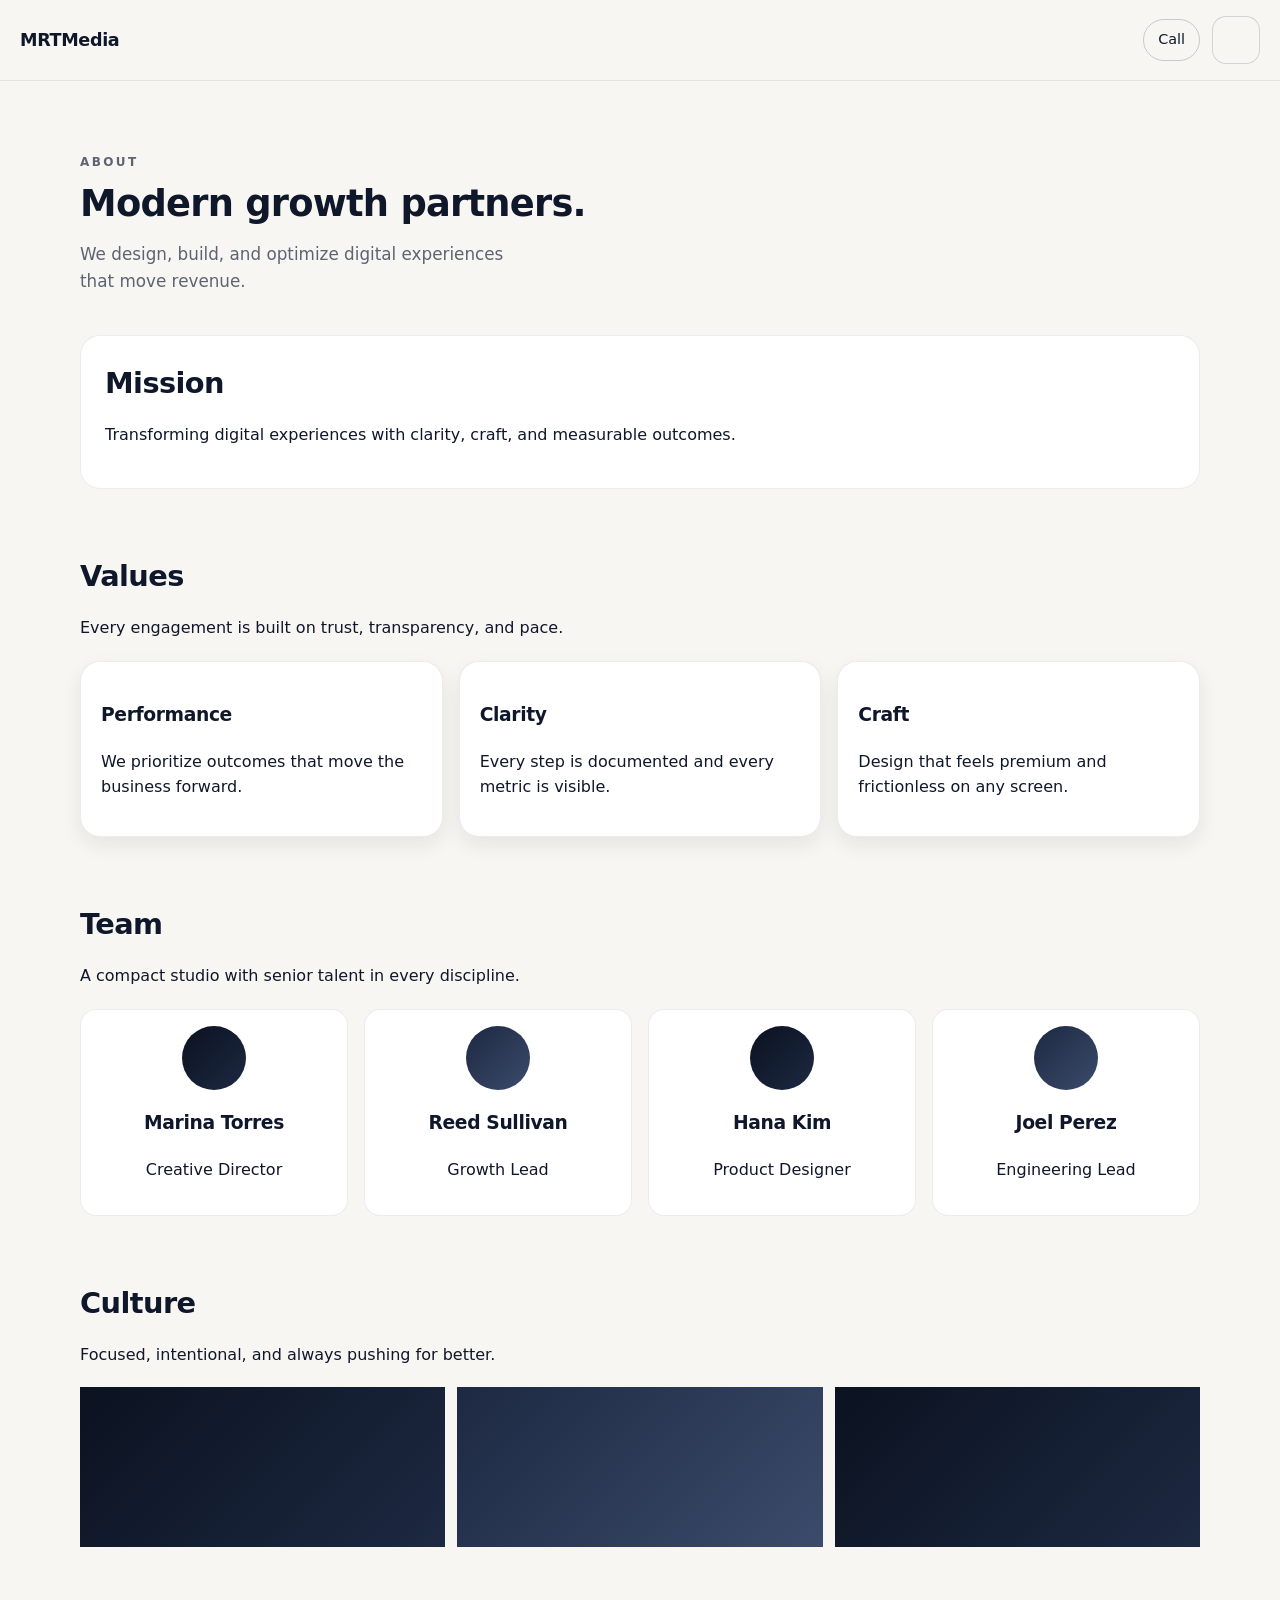
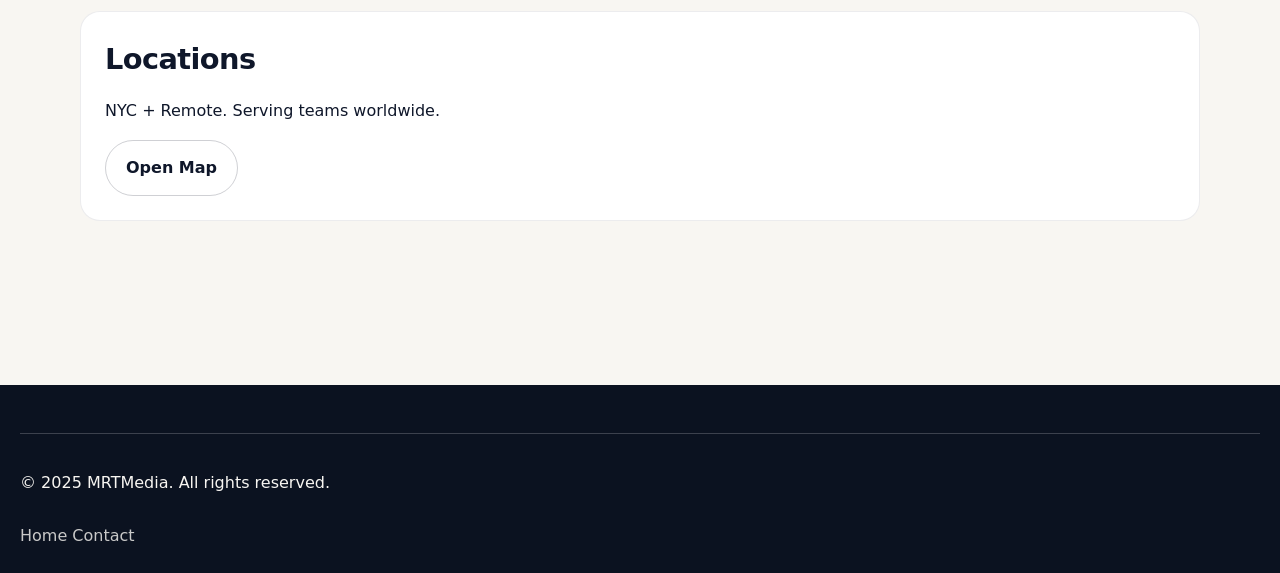
==== commit 56590a92: "Add MRTMedia mobile-first site" ====
--- a/about.html
+++ b/about.html
@@ -1,230 +1,149 @@
 <!DOCTYPE html>
 <html lang="en">
-<head>
-  <meta charset="UTF-8" />
-  <meta name="viewport" content="width=device-width, initial-scale=1.0" />
-  <title>About MRTMedia</title>
-  <link rel="stylesheet" href="styles.css" />
-</head>
-<body>
-  <a class="skip-link" href="#main">Skip to content</a>
-  <header class="site-header" id="top">
-    <nav class="nav-container" aria-label="Primary">
-      <a class="logo" href="index.html">MRTMedia</a>
-      <button class="menu-toggle" aria-expanded="false" aria-controls="mobile-menu">
-        <span></span><span></span><span></span>
-        <span class="sr-only">Toggle menu</span>
-      </button>
-      <div class="nav-links">
-        <a href="index.html">Home</a>
-        <div class="dropdown">
-          <button class="dropdown-toggle" aria-expanded="false">Services</button>
-          <div class="dropdown-menu">
-            <a href="services.html#digital-strategy">Digital Strategy</a>
-            <a href="services.html#web-development">Web Development</a>
-            <a href="services.html#design">Design</a>
-            <a href="services.html#growth">Growth</a>
-            <a href="services.html#support">Support</a>
+  <head>
+    <meta charset="UTF-8" />
+    <meta name="viewport" content="width=device-width, initial-scale=1" />
+    <title>About MRTMedia</title>
+    <meta name="description" content="Meet MRTMedia, a premium digital studio focused on growth." />
+    <link rel="stylesheet" href="styles.css" />
+  </head>
+  <body>
+    <div class="site">
+      <header class="topbar">
+        <a class="logo" href="index.html">MRTMedia</a>
+        <div class="topbar-actions">
+          <a class="call-chip" href="tel:+18005551234">Call</a>
+          <button class="menu-toggle" type="button" aria-expanded="false" aria-controls="mobile-menu">
+            <span class="menu-line"></span>
+            <span class="menu-line"></span>
+          </button>
+        </div>
+      </header>
+
+      <div id="mobile-menu" class="mobile-menu" aria-hidden="true">
+        <div class="mobile-menu-panel">
+          <nav class="mobile-nav">
+            <a href="services.html">Services</a>
+            <details>
+              <summary>Services</summary>
+              <div class="accordion-links">
+                <a href="services.html#strategy">Strategy</a>
+                <a href="services.html#web-development">Web Development</a>
+                <a href="services.html#design">Design</a>
+                <a href="services.html#growth">Growth</a>
+                <a href="services.html#support">Support</a>
+              </div>
+            </details>
+            <a href="work.html">Work</a>
+            <a href="about.html">About</a>
+            <details>
+              <summary>Resources</summary>
+              <div class="accordion-links">
+                <a href="resources.html">Insights</a>
+                <a href="resources.html#guides">Guides</a>
+                <a href="resources.html#newsletter">Newsletter</a>
+              </div>
+            </details>
+            <a href="contact.html">Contact</a>
+          </nav>
+          <div class="mobile-menu-cta">
+            <a class="btn primary" href="contact.html">Get In Touch</a>
           </div>
         </div>
-        <a href="work.html">Work</a>
-        <a class="active" href="about.html">About</a>
-        <div class="dropdown">
-          <button class="dropdown-toggle" aria-expanded="false">Resources</button>
-          <div class="dropdown-menu">
-            <a href="resources.html#blog">Blog</a>
-            <a href="resources.html#guides">Guides &amp; Whitepapers</a>
-            <a href="resources.html#events">Webinars &amp; Events</a>
+      </div>
+
+      <main>
+        <section class="page-hero">
+          <p class="eyebrow">About</p>
+          <h1>Modern growth partners.</h1>
+          <p class="subhead">We design, build, and optimize digital experiences that move revenue.</p>
+        </section>
+
+        <section class="mission">
+          <h2>Mission</h2>
+          <p>Transforming digital experiences with clarity, craft, and measurable outcomes.</p>
+        </section>
+
+        <section class="values">
+          <div class="section-head">
+            <h2>Values</h2>
+            <p>Every engagement is built on trust, transparency, and pace.</p>
+          </div>
+          <div class="value-grid">
+            <article class="card">
+              <h3>Performance</h3>
+              <p>We prioritize outcomes that move the business forward.</p>
+            </article>
+            <article class="card">
+              <h3>Clarity</h3>
+              <p>Every step is documented and every metric is visible.</p>
+            </article>
+            <article class="card">
+              <h3>Craft</h3>
+              <p>Design that feels premium and frictionless on any screen.</p>
+            </article>
+          </div>
+        </section>
+
+        <section class="team">
+          <div class="section-head">
+            <h2>Team</h2>
+            <p>A compact studio with senior talent in every discipline.</p>
+          </div>
+          <div class="team-grid">
+            <div class="team-card">
+              <div class="avatar"></div>
+              <h3>Marina Torres</h3>
+              <p>Creative Director</p>
+            </div>
+            <div class="team-card">
+              <div class="avatar alt"></div>
+              <h3>Reed Sullivan</h3>
+              <p>Growth Lead</p>
+            </div>
+            <div class="team-card">
+              <div class="avatar"></div>
+              <h3>Hana Kim</h3>
+              <p>Product Designer</p>
+            </div>
+            <div class="team-card">
+              <div class="avatar alt"></div>
+              <h3>Joel Perez</h3>
+              <p>Engineering Lead</p>
+            </div>
+          </div>
+        </section>
+
+        <section class="culture">
+          <div class="section-head">
+            <h2>Culture</h2>
+            <p>Focused, intentional, and always pushing for better.</p>
+          </div>
+          <div class="gallery">
+            <div class="thumb"></div>
+            <div class="thumb alt"></div>
+            <div class="thumb"></div>
+          </div>
+        </section>
+
+        <section class="location">
+          <h2>Locations</h2>
+          <p>NYC + Remote. Serving teams worldwide.</p>
+          <a class="btn secondary" href="https://maps.google.com" target="_blank" rel="noreferrer">Open Map</a>
+        </section>
+      </main>
+
+      <footer class="footer compact">
+        <div class="footer-meta">
+          <p>© 2025 MRTMedia. All rights reserved.</p>
+          <div>
+            <a href="index.html">Home</a>
+            <a href="contact.html">Contact</a>
           </div>
         </div>
-        <a href="contact.html">Contact</a>
-      </div>
-      <a class="button primary" href="contact.html">Get In Touch</a>
-    </nav>
-    <div id="mobile-menu" class="mobile-panel" hidden>
-      <div class="mobile-links">
-        <a href="index.html">Home</a>
-        <a href="services.html">Services</a>
-        <a href="work.html">Work</a>
-        <a href="about.html">About</a>
-        <a href="resources.html">Resources</a>
-        <a href="contact.html">Contact</a>
-        <a class="button primary" href="contact.html">Get In Touch</a>
-      </div>
+      </footer>
     </div>
-  </header>
 
-  <main id="main">
-    <section class="page-hero section">
-      <div>
-        <p class="eyebrow">About MRTMedia</p>
-        <h1>We build digital experiences that convert</h1>
-        <p class="lead">Founded to bring strategic clarity to ambitious brands, we combine design, development, and growth into one premium partner.</p>
-      </div>
-      <a class="button primary" href="contact.html">Book a Consultation</a>
-    </section>
-
-    <section class="section reveal">
-      <div class="section-title">
-        <h2>Our story &amp; mission</h2>
-        <p>We exist to turn growth ambitions into measurable outcomes, with a process that balances strategy and execution.</p>
-      </div>
-      <div class="story-grid">
-        <div>
-          <h3>Why MRTMedia exists</h3>
-          <p>We saw high-growth brands struggle to connect marketing, design, and development. We built MRTMedia to deliver all three in one cohesive partnership.</p>
-        </div>
-        <div>
-          <h3>Mission statement</h3>
-          <p>Deliver premium digital experiences that accelerate growth, build trust, and create lasting brand authority.</p>
-        </div>
-      </div>
-    </section>
-
-    <section class="section reveal">
-      <div class="section-title">
-        <h2>Values &amp; approach</h2>
-        <p>We bring structure, insight, and accountability to every engagement.</p>
-      </div>
-      <div class="card-grid">
-        <article class="value-card">
-          <h3>Strategy first</h3>
-          <p>Every recommendation is tied to a growth objective and measurable KPI.</p>
-        </article>
-        <article class="value-card">
-          <h3>Design-led</h3>
-          <p>Premium, conversion-focused design that builds trust instantly.</p>
-        </article>
-        <article class="value-card">
-          <h3>Performance obsessed</h3>
-          <p>We optimize for speed, SEO, and measurable uplift.</p>
-        </article>
-        <article class="value-card">
-          <h3>Collaborative partnership</h3>
-          <p>We integrate seamlessly with your in-house teams.</p>
-        </article>
-        <article class="value-card">
-          <h3>Transparent reporting</h3>
-          <p>Clear dashboards, honest updates, and rapid iteration.</p>
-        </article>
-      </div>
-    </section>
-
-    <section class="section reveal">
-      <div class="section-title">
-        <h2>Meet the team</h2>
-        <p>Senior strategists, designers, and engineers dedicated to measurable outcomes.</p>
-      </div>
-      <div class="team-grid">
-        <article class="team-card">
-          <div class="avatar"></div>
-          <h3>Maya Torres</h3>
-          <p>Founder &amp; Strategy Lead</p>
-          <span>15+ years in digital growth</span>
-          <a href="#">LinkedIn</a>
-        </article>
-        <article class="team-card">
-          <div class="avatar"></div>
-          <h3>Ronan Lee</h3>
-          <p>Creative Director</p>
-          <span>Brand systems &amp; UI/UX</span>
-          <a href="#">LinkedIn</a>
-        </article>
-        <article class="team-card">
-          <div class="avatar"></div>
-          <h3>Elena Ruiz</h3>
-          <p>Head of Development</p>
-          <span>Performance engineering</span>
-          <a href="#">LinkedIn</a>
-        </article>
-        <article class="team-card">
-          <div class="avatar"></div>
-          <h3>Samir Patel</h3>
-          <p>Growth Strategist</p>
-          <span>Analytics + CRO</span>
-          <a href="#">LinkedIn</a>
-        </article>
-      </div>
-    </section>
-
-    <section class="section reveal">
-      <div class="section-title">
-        <h2>Culture &amp; studio</h2>
-        <p>A collaborative environment designed for creativity and focus.</p>
-      </div>
-      <div class="gallery">
-        <div class="gallery-item"></div>
-        <div class="gallery-item"></div>
-        <div class="gallery-item"></div>
-      </div>
-    </section>
-
-    <section class="section reveal">
-      <div class="section-title">
-        <h2>Office location</h2>
-        <p>245 Market Street, San Francisco, CA</p>
-      </div>
-      <div class="map-card">
-        <div class="map-placeholder">Map Embed</div>
-        <a class="button ghost" href="contact.html">Get directions</a>
-      </div>
-    </section>
-  </main>
-
-  <footer class="site-footer">
-    <div class="footer-grid">
-      <div>
-        <h3>MRTMedia</h3>
-        <p>Results-driven. Design-led. Performance-obsessed.</p>
-        <form class="newsletter" aria-label="Newsletter signup">
-          <label for="newsletter-email-about">Newsletter</label>
-          <div class="newsletter-row">
-            <input id="newsletter-email-about" type="email" placeholder="Your email" />
-            <button class="button primary" type="submit">Subscribe</button>
-          </div>
-        </form>
-      </div>
-      <div>
-        <h4>Services</h4>
-        <ul>
-          <li><a href="services.html#digital-strategy">Digital Strategy</a></li>
-          <li><a href="services.html#web-development">Web Development</a></li>
-          <li><a href="services.html#design">Design</a></li>
-          <li><a href="services.html#growth">Growth</a></li>
-          <li><a href="services.html#support">Support</a></li>
-        </ul>
-      </div>
-      <div>
-        <h4>Resources</h4>
-        <ul>
-          <li><a href="resources.html#blog">Blog</a></li>
-          <li><a href="resources.html#guides">Guides &amp; Whitepapers</a></li>
-          <li><a href="resources.html#events">Webinars &amp; Events</a></li>
-        </ul>
-      </div>
-      <div>
-        <h4>Contact</h4>
-        <ul>
-          <li><a href="tel:+15551234567">+1 (555) 123-4567</a></li>
-          <li><a href="mailto:hello@mrtmedia.com">hello@mrtmedia.com</a></li>
-          <li>245 Market Street, San Francisco, CA</li>
-        </ul>
-        <div class="social-links">
-          <a href="#">LinkedIn</a>
-          <a href="#">Instagram</a>
-          <a href="#">Dribbble</a>
-        </div>
-      </div>
-    </div>
-    <div class="footer-bottom">
-      <span>© 2024 MRTMedia. All rights reserved.</span>
-      <div>
-        <a href="#">Privacy Policy</a>
-        <a href="#">Terms</a>
-      </div>
-    </div>
-  </footer>
-
-  <script src="script.js"></script>
-</body>
+    <script src="script.js"></script>
+  </body>
 </html>
--- a/styles.css
+++ b/styles.css
@@ -1,32 +1,23 @@
 :root {
-  --primary: #0b1220;
-  --accent: #3b82f6;
-  --accent-soft: rgba(59, 130, 246, 0.15);
-  --neutral-100: #f5f7fb;
-  --neutral-200: #e2e8f0;
-  --neutral-900: #0f172a;
-  --white: #ffffff;
-  --text: #1f2937;
-  --muted: #64748b;
-  --shadow: 0 24px 45px rgba(15, 23, 42, 0.12);
-  --radius: 16px;
-  --max-width: 1200px;
+  --navy: #0b1220;
+  --white: #f8f6f2;
+  --gray: #e6e7eb;
+  --accent: #2d6bff;
+  --text: #0f172a;
+  --muted: #5c6473;
+  --radius: 20px;
+  --shadow: 0 12px 30px rgba(15, 23, 42, 0.12);
 }
 
 * {
   box-sizing: border-box;
+}
+
+body {
   margin: 0;
-  padding: 0;
-}
-
-html {
-  scroll-behavior: smooth;
-}
-
-body {
-  font-family: "Inter", "Helvetica Neue", Arial, sans-serif;
+  font-family: "Inter", system-ui, -apple-system, sans-serif;
+  background: var(--white);
   color: var(--text);
-  background: var(--white);
   line-height: 1.6;
 }
 
@@ -40,749 +31,679 @@
   text-decoration: none;
 }
 
-ul {
-  list-style: none;
-}
-
-.skip-link {
-  position: absolute;
-  top: -40px;
-  left: 16px;
-  background: var(--accent);
-  color: var(--white);
-  padding: 8px 16px;
-  border-radius: 999px;
-  z-index: 999;
-}
-
-.skip-link:focus {
-  top: 16px;
-}
-
-.section {
-  padding: 96px 24px;
-}
-
-.section-title {
-  max-width: 720px;
-  margin-bottom: 48px;
-}
-
-.section-title h2 {
-  font-size: clamp(2rem, 3vw, 2.6rem);
-  margin-bottom: 12px;
-}
-
-.eyebrow {
-  text-transform: uppercase;
-  letter-spacing: 0.18em;
-  color: var(--accent);
-  font-weight: 600;
-  font-size: 0.75rem;
-}
-
-.lead {
-  font-size: 1.1rem;
-  color: var(--muted);
-  max-width: 620px;
-}
-
-.site-header {
+.site {
+  min-height: 100vh;
+}
+
+.topbar {
   position: sticky;
   top: 0;
-  background: rgba(255, 255, 255, 0.92);
-  backdrop-filter: blur(10px);
-  z-index: 100;
+  z-index: 50;
+  display: flex;
+  justify-content: space-between;
+  align-items: center;
+  padding: 16px 20px;
+  background: rgba(248, 246, 242, 0.96);
+  backdrop-filter: blur(12px);
   border-bottom: 1px solid rgba(15, 23, 42, 0.08);
-}
-
-.nav-container {
-  max-width: var(--max-width);
-  margin: 0 auto;
-  padding: 20px 24px;
-  display: flex;
-  align-items: center;
-  gap: 24px;
 }
 
 .logo {
   font-weight: 700;
-  font-size: 1.25rem;
-  color: var(--primary);
-}
-
-.nav-links {
-  display: flex;
+  font-size: 1.1rem;
+  letter-spacing: -0.02em;
+}
+
+.topbar-actions {
+  display: flex;
+  gap: 12px;
   align-items: center;
-  gap: 24px;
-  flex: 1;
-}
-
-.nav-links a,
-.dropdown-toggle {
-  color: var(--text);
-  font-weight: 500;
-  background: none;
-  border: none;
-  cursor: pointer;
-  font-size: 0.95rem;
-  position: relative;
-}
-
-.nav-links a.active::after {
-  content: "";
-  position: absolute;
-  left: 0;
-  bottom: -8px;
-  width: 100%;
-  height: 2px;
-  background: var(--accent);
-}
-
-.dropdown {
-  position: relative;
-}
-
-.dropdown-menu {
-  position: absolute;
-  top: 140%;
-  left: 0;
-  background: var(--white);
-  border-radius: 12px;
-  padding: 12px;
-  box-shadow: var(--shadow);
-  display: grid;
-  gap: 8px;
-  min-width: 200px;
-  opacity: 0;
-  pointer-events: none;
-  transform: translateY(8px);
-  transition: 0.2s ease;
-}
-
-.dropdown:hover .dropdown-menu,
-.dropdown:focus-within .dropdown-menu {
-  opacity: 1;
-  pointer-events: auto;
-  transform: translateY(0);
-}
-
-.dropdown-menu a {
-  padding: 8px 12px;
-  border-radius: 8px;
-}
-
-.dropdown-menu a:hover {
-  background: var(--accent-soft);
-}
-
-.button {
+}
+
+.call-chip {
   display: inline-flex;
   align-items: center;
   justify-content: center;
-  padding: 12px 24px;
+  padding: 8px 14px;
+  border-radius: 999px;
+  border: 1px solid rgba(15, 23, 42, 0.2);
+  font-size: 0.9rem;
+  min-height: 40px;
+}
+
+.menu-toggle {
+  width: 48px;
+  height: 48px;
+  border-radius: 14px;
+  border: 1px solid rgba(15, 23, 42, 0.15);
+  background: var(--white);
+  display: flex;
+  flex-direction: column;
+  justify-content: center;
+  gap: 6px;
+  padding: 0 12px;
+}
+
+.menu-line {
+  height: 2px;
+  background: var(--navy);
+  border-radius: 999px;
+}
+
+.mobile-menu {
+  position: fixed;
+  inset: 0;
+  background: rgba(15, 23, 42, 0.4);
+  opacity: 0;
+  pointer-events: none;
+  transition: opacity 0.2s ease;
+  z-index: 60;
+}
+
+.mobile-menu.open {
+  opacity: 1;
+  pointer-events: auto;
+}
+
+.mobile-menu-panel {
+  position: absolute;
+  right: 0;
+  top: 0;
+  height: 100%;
+  width: min(86vw, 360px);
+  background: var(--navy);
+  color: var(--white);
+  padding: 28px 24px 90px;
+  display: flex;
+  flex-direction: column;
+  transform: translateX(100%);
+  transition: transform 0.25s ease;
+}
+
+.mobile-menu.open .mobile-menu-panel {
+  transform: translateX(0);
+}
+
+.mobile-nav {
+  display: flex;
+  flex-direction: column;
+  gap: 16px;
+  font-size: 1.2rem;
+}
+
+.mobile-nav a,
+.mobile-nav summary {
+  padding: 12px 0;
+  font-weight: 600;
+}
+
+.mobile-nav summary {
+  list-style: none;
+  cursor: pointer;
+}
+
+.mobile-nav details[open] summary {
+  opacity: 0.8;
+}
+
+.accordion-links {
+  display: flex;
+  flex-direction: column;
+  gap: 10px;
+  padding: 8px 0 0 12px;
+  font-size: 1rem;
+}
+
+.mobile-menu-cta {
+  position: absolute;
+  bottom: 24px;
+  left: 24px;
+  right: 24px;
+}
+
+main {
+  padding: 40px 20px 80px;
+}
+
+section {
+  margin-bottom: 64px;
+}
+
+.fade-up {
+  opacity: 0;
+  transform: translateY(14px);
+  transition: opacity 0.3s ease, transform 0.3s ease;
+}
+
+.fade-up.is-visible {
+  opacity: 1;
+  transform: translateY(0);
+}
+
+.hero {
+  display: grid;
+  gap: 32px;
+}
+
+.eyebrow {
+  text-transform: uppercase;
+  letter-spacing: 0.2em;
+  font-size: 0.75rem;
+  color: var(--muted);
+  font-weight: 600;
+}
+
+h1,
+h2,
+h3 {
+  letter-spacing: -0.02em;
+}
+
+h1 {
+  font-size: 2.3rem;
+  line-height: 1.1;
+  margin: 12px 0;
+}
+
+h2 {
+  font-size: 1.8rem;
+  margin: 0 0 12px;
+}
+
+.subhead {
+  font-size: 1.05rem;
+  color: var(--muted);
+  max-width: 460px;
+}
+
+.cta-stack {
+  display: flex;
+  flex-direction: column;
+  gap: 12px;
+  margin: 24px 0 12px;
+}
+
+.btn {
+  min-height: 48px;
+  padding: 14px 20px;
   border-radius: 999px;
   font-weight: 600;
+  display: inline-flex;
+  justify-content: center;
+  align-items: center;
   border: 1px solid transparent;
-  transition: transform 0.2s ease, box-shadow 0.2s ease, background 0.2s ease;
-}
-
-.button.primary {
+  transition: transform 0.15s ease, box-shadow 0.15s ease, background 0.15s ease;
+}
+
+.btn.primary {
   background: var(--accent);
   color: var(--white);
-  box-shadow: 0 12px 24px rgba(59, 130, 246, 0.25);
-}
-
-.button.primary:hover {
-  transform: translateY(-2px);
-  box-shadow: 0 18px 28px rgba(59, 130, 246, 0.35);
-}
-
-.button.ghost {
-  border-color: rgba(15, 23, 42, 0.15);
-  color: var(--text);
-}
-
-.button.ghost:hover {
-  border-color: var(--accent);
+  box-shadow: var(--shadow);
+}
+
+.btn.secondary {
+  border-color: rgba(15, 23, 42, 0.2);
+  background: transparent;
+}
+
+.btn.ghost {
+  border-color: transparent;
+  background: rgba(15, 23, 42, 0.08);
+}
+
+.btn:hover,
+.btn:focus {
+  transform: translateY(-1px);
+}
+
+.trust-line {
+  font-size: 0.95rem;
+  color: var(--muted);
+}
+
+.proof-chips {
+  display: flex;
+  flex-wrap: wrap;
+  gap: 10px;
+  margin-top: 16px;
+}
+
+.proof-chips span {
+  border: 1px solid rgba(15, 23, 42, 0.15);
+  border-radius: 999px;
+  padding: 8px 14px;
+  font-size: 0.85rem;
+  background: #fff;
+}
+
+.hero-proof {
+  display: grid;
+  gap: 16px;
+}
+
+.metric-card {
+  background: var(--navy);
+  color: var(--white);
+  padding: 20px;
+  border-radius: var(--radius);
+}
+
+.metric {
+  font-size: 2rem;
+  font-weight: 700;
+  margin: 0 0 8px;
+}
+
+.proof-strip .scroll-row {
+  display: flex;
+  gap: 16px;
+  overflow-x: auto;
+  padding-bottom: 12px;
+  scroll-snap-type: x mandatory;
+}
+
+.stat {
+  background: #fff;
+  border-radius: 16px;
+  padding: 16px 20px;
+  min-width: 150px;
+  scroll-snap-align: start;
+  border: 1px solid rgba(15, 23, 42, 0.08);
+}
+
+.section-head {
+  margin-bottom: 20px;
+}
+
+.service-cards {
+  display: grid;
+  gap: 16px;
+  grid-auto-flow: column;
+  grid-auto-columns: minmax(220px, 1fr);
+  overflow-x: auto;
+  scroll-snap-type: x mandatory;
+  padding-bottom: 10px;
+}
+
+.card {
+  background: #fff;
+  border-radius: var(--radius);
+  padding: 20px;
+  border: 1px solid rgba(15, 23, 42, 0.08);
+  box-shadow: 0 8px 20px rgba(15, 23, 42, 0.08);
+  scroll-snap-align: start;
+}
+
+.card.featured {
+  border: 1px solid rgba(45, 107, 255, 0.5);
+  box-shadow: 0 16px 30px rgba(45, 107, 255, 0.2);
+}
+
+.icon {
+  font-size: 1.3rem;
+  margin-bottom: 10px;
   color: var(--accent);
 }
 
-.menu-toggle {
-  display: none;
-  border: none;
-  background: none;
+.text-link {
+  font-weight: 600;
+  color: var(--accent);
+}
+
+.work-cards,
+.work-grid {
+  display: grid;
+  gap: 18px;
+}
+
+.work-card {
+  background: #fff;
+  border-radius: var(--radius);
+  border: 1px solid rgba(15, 23, 42, 0.08);
+  overflow: hidden;
+  box-shadow: 0 10px 20px rgba(15, 23, 42, 0.08);
+}
+
+.thumb {
+  height: 160px;
+  background: linear-gradient(135deg, #0b1220, #1d2942);
+}
+
+.thumb.alt {
+  background: linear-gradient(135deg, #1d2942, #3b4b6b);
+}
+
+.work-meta {
+  padding: 18px;
+  display: grid;
+  gap: 8px;
+}
+
+.tag {
+  font-size: 0.8rem;
+  text-transform: uppercase;
+  letter-spacing: 0.12em;
+  color: var(--muted);
+}
+
+.badge {
+  background: rgba(45, 107, 255, 0.12);
+  color: var(--accent);
+  padding: 6px 10px;
+  border-radius: 999px;
+  font-weight: 600;
+  font-size: 0.85rem;
+  display: inline-flex;
+  width: fit-content;
+}
+
+.testimonial-cards,
+.value-grid,
+.team-grid,
+.package-grid,
+.article-list {
+  display: grid;
+  gap: 16px;
+}
+
+.quote-card {
+  background: #fff;
+  border-radius: var(--radius);
+  padding: 20px;
+  border: 1px solid rgba(15, 23, 42, 0.08);
+}
+
+.logo-banner .scroll-row {
+  display: flex;
+  gap: 24px;
+  overflow-x: auto;
+  padding-bottom: 10px;
+  font-weight: 600;
+}
+
+.cta-banner {
+  background: var(--navy);
+  color: var(--white);
+  padding: 32px 24px;
+  border-radius: var(--radius);
+  display: grid;
+  gap: 16px;
+}
+
+.footer {
+  background: var(--navy);
+  color: var(--white);
+  padding: 40px 20px;
+}
+
+.footer a {
+  color: var(--white);
+  opacity: 0.8;
+}
+
+.footer-newsletter {
+  display: grid;
+  gap: 12px;
+  margin-bottom: 32px;
+}
+
+.newsletter-form {
+  display: grid;
+  gap: 12px;
+}
+
+.newsletter-form input,
+.contact-form input,
+.contact-form select,
+.contact-form textarea,
+.filters input {
+  min-height: 48px;
+  border-radius: 12px;
+  border: 1px solid rgba(15, 23, 42, 0.15);
+  padding: 12px 14px;
+  font-size: 1rem;
+}
+
+.footer-grid {
+  display: grid;
+  gap: 20px;
+}
+
+.footer-grid a {
+  display: block;
+  margin-bottom: 6px;
+}
+
+.footer-meta {
+  display: flex;
   flex-direction: column;
-  gap: 4px;
+  gap: 12px;
+  border-top: 1px solid rgba(255, 255, 255, 0.2);
+  margin-top: 24px;
+  padding-top: 20px;
+}
+
+.footer.compact {
+  padding: 24px 20px;
+}
+
+.page-hero {
+  margin-bottom: 40px;
+}
+
+.accordion-section {
+  display: grid;
+  gap: 16px;
+}
+
+.accordion-card {
+  background: #fff;
+  border-radius: var(--radius);
+  border: 1px solid rgba(15, 23, 42, 0.08);
+  padding: 8px 16px 16px;
+}
+
+.accordion-card summary {
+  display: flex;
+  justify-content: space-between;
+  align-items: center;
   cursor: pointer;
-}
-
-.menu-toggle span {
-  width: 24px;
-  height: 2px;
-  background: var(--primary);
-}
-
-.sr-only {
-  position: absolute;
-  width: 1px;
-  height: 1px;
-  padding: 0;
-  margin: -1px;
-  overflow: hidden;
-  clip: rect(0, 0, 0, 0);
-  border: 0;
-}
-
-.mobile-panel {
-  background: var(--white);
-  border-top: 1px solid rgba(15, 23, 42, 0.08);
-}
-
-.mobile-links {
-  display: grid;
-  gap: 16px;
-  padding: 24px;
-}
-
-.hero {
-  display: grid;
-  gap: 48px;
-  align-items: center;
-  grid-template-columns: repeat(auto-fit, minmax(280px, 1fr));
-  max-width: var(--max-width);
-  margin: 0 auto;
-}
-
-.hero h1 {
-  font-size: clamp(2.6rem, 4vw, 3.6rem);
-  color: var(--primary);
-  margin: 16px 0;
-}
-
-.cta-group {
-  display: flex;
-  gap: 16px;
-  margin-top: 24px;
-  flex-wrap: wrap;
-}
-
-.hero-visual {
-  display: grid;
-  gap: 20px;
-  position: relative;
-}
-
-.gradient-orb {
-  width: 220px;
-  height: 220px;
-  border-radius: 50%;
-  background: radial-gradient(circle at top, #60a5fa, #0ea5e9, transparent 70%);
-  filter: blur(0);
-  justify-self: end;
-}
-
-.hero-card {
-  background: var(--neutral-100);
-  padding: 24px;
-  border-radius: var(--radius);
-  box-shadow: var(--shadow);
-}
-
-.hero-card h3 {
-  font-size: 2rem;
-  color: var(--primary);
-}
-
-.trust-line {
-  margin-top: 24px;
-  display: grid;
-  gap: 12px;
-}
-
-.trust-badges {
-  display: flex;
-  gap: 12px;
-  flex-wrap: wrap;
-}
-
-.trust-badges span {
+  padding: 12px 0;
+  font-weight: 600;
+}
+
+.pill {
+  background: rgba(15, 23, 42, 0.08);
   padding: 6px 12px;
-  background: var(--neutral-100);
   border-radius: 999px;
-  font-size: 0.85rem;
-}
-
-.tagline-options {
-  margin-top: 24px;
-  padding: 16px;
-  border-left: 3px solid var(--accent);
-  background: var(--neutral-100);
-  border-radius: 12px;
-}
-
-.logo-strip {
-  background: var(--neutral-100);
-  text-align: center;
-}
-
-.logo-row {
-  margin-top: 20px;
-  display: flex;
-  gap: 24px;
-  justify-content: center;
-  flex-wrap: wrap;
-  color: var(--muted);
-}
-
-.card-grid {
-  display: grid;
-  grid-template-columns: repeat(auto-fit, minmax(220px, 1fr));
-  gap: 24px;
-}
-
-.service-card,
-.value-card,
-.resource-card {
-  background: var(--white);
-  border-radius: var(--radius);
-  padding: 24px;
-  box-shadow: var(--shadow);
-  border: 1px solid transparent;
-  transition: transform 0.2s ease, border 0.2s ease, box-shadow 0.2s ease;
-}
-
-.service-card:hover,
-.value-card:hover,
-.resource-card:hover,
-.portfolio-card:hover {
-  transform: translateY(-6px);
-  border-color: var(--accent);
-  box-shadow: 0 24px 40px rgba(15, 23, 42, 0.16);
-}
-
-.service-card a {
-  display: inline-flex;
-  margin-top: 12px;
-  color: var(--accent);
-  font-weight: 600;
-}
-
-.portfolio {
-  background: var(--neutral-100);
-}
-
-.filter-row {
-  display: flex;
-  gap: 12px;
-  flex-wrap: wrap;
-  margin-bottom: 24px;
-}
-
-.chip {
-  border: 1px solid rgba(15, 23, 42, 0.15);
-  background: transparent;
-  padding: 8px 16px;
-  border-radius: 999px;
-  font-weight: 500;
-  cursor: pointer;
-}
-
-.chip.active,
-.chip:hover {
-  border-color: var(--accent);
-  background: var(--accent-soft);
-  color: var(--accent);
-}
-
-.portfolio-grid {
-  display: grid;
-  gap: 24px;
-  grid-template-columns: repeat(auto-fit, minmax(240px, 1fr));
-}
-
-.portfolio-card {
-  background: var(--white);
-  border-radius: var(--radius);
-  overflow: hidden;
-  box-shadow: var(--shadow);
-  transition: transform 0.2s ease, box-shadow 0.2s ease;
-}
-
-.portfolio-thumb {
-  height: 160px;
-  background: linear-gradient(135deg, #dbeafe, #eff6ff);
-}
-
-.portfolio-meta {
-  padding: 20px;
-  display: grid;
-  gap: 8px;
-}
-
-.tag {
   font-size: 0.75rem;
   text-transform: uppercase;
-  letter-spacing: 0.12em;
-  color: var(--accent);
-}
-
-.metrics-grid {
-  display: grid;
-  gap: 24px;
-  grid-template-columns: repeat(auto-fit, minmax(200px, 1fr));
-}
-
-.metric-card {
-  background: var(--white);
+  letter-spacing: 0.1em;
+}
+
+.accordion-body {
+  display: grid;
+  gap: 12px;
+  color: var(--muted);
+}
+
+.packages {
+  margin-top: 40px;
+}
+
+.filters {
+  display: grid;
+  grid-template-columns: 1fr auto;
+  gap: 12px;
+  align-items: center;
+  margin-bottom: 20px;
+}
+
+.case-metrics {
+  display: grid;
+  grid-template-columns: repeat(2, 1fr);
+  gap: 16px;
+  margin: 20px 0;
+}
+
+.case-body {
+  display: grid;
+  gap: 12px;
+  margin-bottom: 20px;
+}
+
+.gallery {
+  display: grid;
+  gap: 12px;
+  grid-template-columns: repeat(2, 1fr);
+  margin-bottom: 20px;
+}
+
+.mission,
+.location {
+  background: #fff;
+  border-radius: var(--radius);
   padding: 24px;
-  border-radius: var(--radius);
-  box-shadow: var(--shadow);
-}
-
-.metric-card h3 {
-  font-size: 2rem;
-  color: var(--primary);
-}
-
-.testimonial-grid {
-  display: grid;
-  gap: 24px;
-  grid-template-columns: repeat(auto-fit, minmax(240px, 1fr));
-}
-
-.testimonial-card {
-  background: var(--white);
-  padding: 24px;
-  border-radius: var(--radius);
-  box-shadow: var(--shadow);
-  display: grid;
-  gap: 16px;
-}
-
-.text-link {
-  border: none;
-  background: none;
-  color: var(--accent);
+  border: 1px solid rgba(15, 23, 42, 0.08);
+}
+
+.team-grid {
+  grid-template-columns: repeat(2, 1fr);
+}
+
+.team-card {
+  background: #fff;
+  border-radius: 16px;
+  padding: 16px;
+  text-align: center;
+  border: 1px solid rgba(15, 23, 42, 0.08);
+}
+
+.avatar {
+  width: 64px;
+  height: 64px;
+  border-radius: 50%;
+  background: linear-gradient(135deg, #0b1220, #1d2942);
+  margin: 0 auto 12px;
+}
+
+.avatar.alt {
+  background: linear-gradient(135deg, #1d2942, #3b4b6b);
+}
+
+.featured-article {
+  display: grid;
+  gap: 16px;
+  background: #fff;
+  border-radius: var(--radius);
+  padding: 20px;
+  border: 1px solid rgba(15, 23, 42, 0.08);
+}
+
+.chips {
+  display: flex;
+  gap: 10px;
+  flex-wrap: wrap;
+}
+
+.gated-guide,
+.sticky-newsletter {
+  background: #fff;
+  border-radius: var(--radius);
+  padding: 20px;
+  border: 1px solid rgba(15, 23, 42, 0.08);
+}
+
+.contact-grid {
+  display: grid;
+  gap: 20px;
+}
+
+.contact-form {
+  display: grid;
+  gap: 20px;
+  background: #fff;
+  border-radius: var(--radius);
+  padding: 20px;
+  border: 1px solid rgba(15, 23, 42, 0.08);
+}
+
+.contact-form label {
+  display: grid;
+  gap: 8px;
   font-weight: 600;
-  cursor: pointer;
-}
-
-.badge-row {
-  display: flex;
-  gap: 16px;
-  flex-wrap: wrap;
-}
-
-.badge-row span {
-  padding: 12px 18px;
-  background: var(--neutral-100);
-  border-radius: 999px;
-  font-size: 0.9rem;
-}
-
-.cta-band {
-  display: flex;
-  align-items: center;
-  justify-content: space-between;
-  gap: 24px;
-  background: var(--primary);
-  color: var(--white);
-  border-radius: var(--radius);
-  padding: 48px;
-  flex-wrap: wrap;
-}
-
-.cta-band .button.ghost {
-  border-color: rgba(255, 255, 255, 0.6);
-  color: var(--white);
-}
-
-.site-footer {
-  background: var(--primary);
-  color: var(--white);
-  padding: 64px 24px 32px;
-}
-
-.footer-grid {
-  max-width: var(--max-width);
-  margin: 0 auto 32px;
-  display: grid;
-  gap: 32px;
-  grid-template-columns: repeat(auto-fit, minmax(200px, 1fr));
-}
-
-.footer-grid h4 {
-  margin-bottom: 12px;
-}
-
-.footer-grid ul {
-  display: grid;
-  gap: 8px;
-}
-
-.footer-grid a {
-  color: rgba(255, 255, 255, 0.8);
-}
-
-.footer-bottom {
-  max-width: var(--max-width);
-  margin: 0 auto;
-  border-top: 1px solid rgba(255, 255, 255, 0.1);
-  padding-top: 20px;
-  display: flex;
-  align-items: center;
-  justify-content: space-between;
-  gap: 16px;
-  flex-wrap: wrap;
-}
-
-.newsletter label {
-  display: block;
-  margin-bottom: 8px;
-}
-
-.newsletter-row {
-  display: flex;
-  gap: 12px;
-  flex-wrap: wrap;
-}
-
-input,
-select,
-textarea {
-  padding: 12px 14px;
-  border-radius: 12px;
-  border: 1px solid rgba(15, 23, 42, 0.1);
-  width: 100%;
-  font-family: inherit;
-}
-
-input:focus,
-select:focus,
-textarea:focus,
-button:focus,
-a:focus {
-  outline: 2px solid var(--accent);
-  outline-offset: 2px;
-}
-
-.page-hero {
-  max-width: var(--max-width);
-  margin: 0 auto;
-  display: flex;
-  align-items: center;
-  justify-content: space-between;
-  gap: 32px;
-  flex-wrap: wrap;
-}
-
-.service-detail {
-  display: grid;
-  gap: 24px;
-  grid-template-columns: repeat(auto-fit, minmax(240px, 1fr));
-  align-items: center;
-}
-
-.table-wrapper {
-  overflow-x: auto;
-  background: var(--white);
-  border-radius: var(--radius);
-  box-shadow: var(--shadow);
-}
-
-.pricing-table {
-  width: 100%;
-  border-collapse: collapse;
-  min-width: 480px;
-}
-
-.pricing-table th,
-.pricing-table td {
-  padding: 16px;
-  border-bottom: 1px solid var(--neutral-200);
-  text-align: left;
-}
-
-.faq-grid {
-  display: grid;
-  gap: 16px;
-}
-
-.faq-grid summary {
-  cursor: pointer;
-  font-weight: 600;
-}
-
-.case-grid {
-  display: grid;
-  gap: 24px;
-  grid-template-columns: repeat(auto-fit, minmax(220px, 1fr));
-  margin-bottom: 24px;
-}
-
-.gallery {
-  display: grid;
-  gap: 16px;
-  grid-template-columns: repeat(auto-fit, minmax(200px, 1fr));
-  margin-bottom: 24px;
-}
-
-.gallery-item,
-.featured-thumb,
-.map-placeholder,
-.avatar {
-  background: linear-gradient(135deg, #e2e8f0, #f8fafc);
-  border-radius: var(--radius);
-  min-height: 160px;
-}
-
-.testimonial-quote {
-  background: var(--neutral-100);
-  padding: 24px;
-  border-radius: var(--radius);
-  margin-bottom: 24px;
-  display: grid;
-  gap: 12px;
-}
-
-.story-grid {
-  display: grid;
-  gap: 24px;
-  grid-template-columns: repeat(auto-fit, minmax(240px, 1fr));
-}
-
-.team-grid {
-  display: grid;
-  gap: 24px;
-  grid-template-columns: repeat(auto-fit, minmax(200px, 1fr));
-}
-
-.team-card {
-  background: var(--white);
-  padding: 24px;
-  border-radius: var(--radius);
-  box-shadow: var(--shadow);
-  display: grid;
-  gap: 12px;
-}
-
-.map-card {
-  display: grid;
-  gap: 16px;
-  max-width: 640px;
-}
-
-.resources-layout {
-  display: grid;
-  gap: 24px;
-  grid-template-columns: minmax(200px, 1fr) 3fr;
-}
-
-.resource-sidebar {
-  position: sticky;
-  top: 120px;
-  height: fit-content;
-  display: grid;
-  gap: 24px;
-}
-
-.resource-grid {
-  display: grid;
-  gap: 24px;
-  grid-template-columns: repeat(auto-fit, minmax(220px, 1fr));
-}
-
-.featured-post {
-  display: grid;
-  gap: 32px;
-  grid-template-columns: repeat(auto-fit, minmax(240px, 1fr));
-  align-items: center;
-  background: var(--neutral-100);
-  border-radius: var(--radius);
-  padding: 32px;
-}
-
-.contact-layout {
-  display: grid;
-  gap: 32px;
-  grid-template-columns: repeat(auto-fit, minmax(280px, 1fr));
-}
-
-.contact-form {
-  background: var(--neutral-100);
-  padding: 32px;
-  border-radius: var(--radius);
-  display: grid;
-  gap: 24px;
-}
-
-.form-grid {
-  display: grid;
-  gap: 16px;
-  grid-template-columns: repeat(auto-fit, minmax(220px, 1fr));
-}
-
-.form-grid label {
-  display: grid;
-  gap: 8px;
-  font-weight: 500;
-}
-
-.form-grid .full {
-  grid-column: 1 / -1;
+}
+
+.form-step {
+  display: grid;
+  gap: 12px;
+}
+
+.form-note {
+  color: var(--muted);
+  font-size: 0.95rem;
 }
 
 .contact-aside {
   display: grid;
-  gap: 24px;
-}
-
-.steps,
-.trust-box {
-  background: var(--white);
-  padding: 24px;
-  border-radius: var(--radius);
-  box-shadow: var(--shadow);
-}
-
-.reveal {
-  opacity: 0;
-  transform: translateY(20px);
-  transition: opacity 0.6s ease, transform 0.6s ease;
-}
-
-.reveal.visible {
-  opacity: 1;
-  transform: translateY(0);
-}
-
-@media (max-width: 960px) {
-  .nav-links,
-  .nav-container .button.primary {
-    display: none;
-  }
-
-  .menu-toggle {
-    display: flex;
-    margin-left: auto;
-  }
-
-  .resources-layout {
-    grid-template-columns: 1fr;
-  }
-
-  .resource-sidebar {
-    position: static;
-  }
-}
-
-@media (max-width: 720px) {
-  .cta-band {
-    padding: 32px;
-  }
-
-  .nav-container {
-    justify-content: space-between;
-  }
-}
+  gap: 16px;
+}
+
+@media (min-width: 768px) {
+  main {
+    padding: 60px 80px 100px;
+  }
+
+  .hero {
+    grid-template-columns: repeat(2, 1fr);
+    align-items: center;
+  }
+
+  .cta-stack {
+    flex-direction: row;
+  }
+
+  .service-cards {
+    grid-auto-flow: row;
+    grid-template-columns: repeat(3, 1fr);
+    overflow: visible;
+  }
+
+  .work-cards {
+    grid-template-columns: repeat(3, 1fr);
+  }
+
+  .testimonial-cards,
+  .value-grid,
+  .package-grid,
+  .article-list {
+    grid-template-columns: repeat(3, 1fr);
+  }
+
+  .team-grid {
+    grid-template-columns: repeat(4, 1fr);
+  }
+
+  .footer-grid {
+    grid-template-columns: repeat(4, 1fr);
+  }
+
+  .contact-grid {
+    grid-template-columns: 2fr 1fr;
+    align-items: start;
+  }
+
+  .case-metrics {
+    grid-template-columns: repeat(3, 1fr);
+  }
+
+  .gallery {
+    grid-template-columns: repeat(3, 1fr);
+  }
+}
+
+@media (prefers-reduced-motion: reduce) {
+  * {
+    transition: none !important;
+  }
+}
